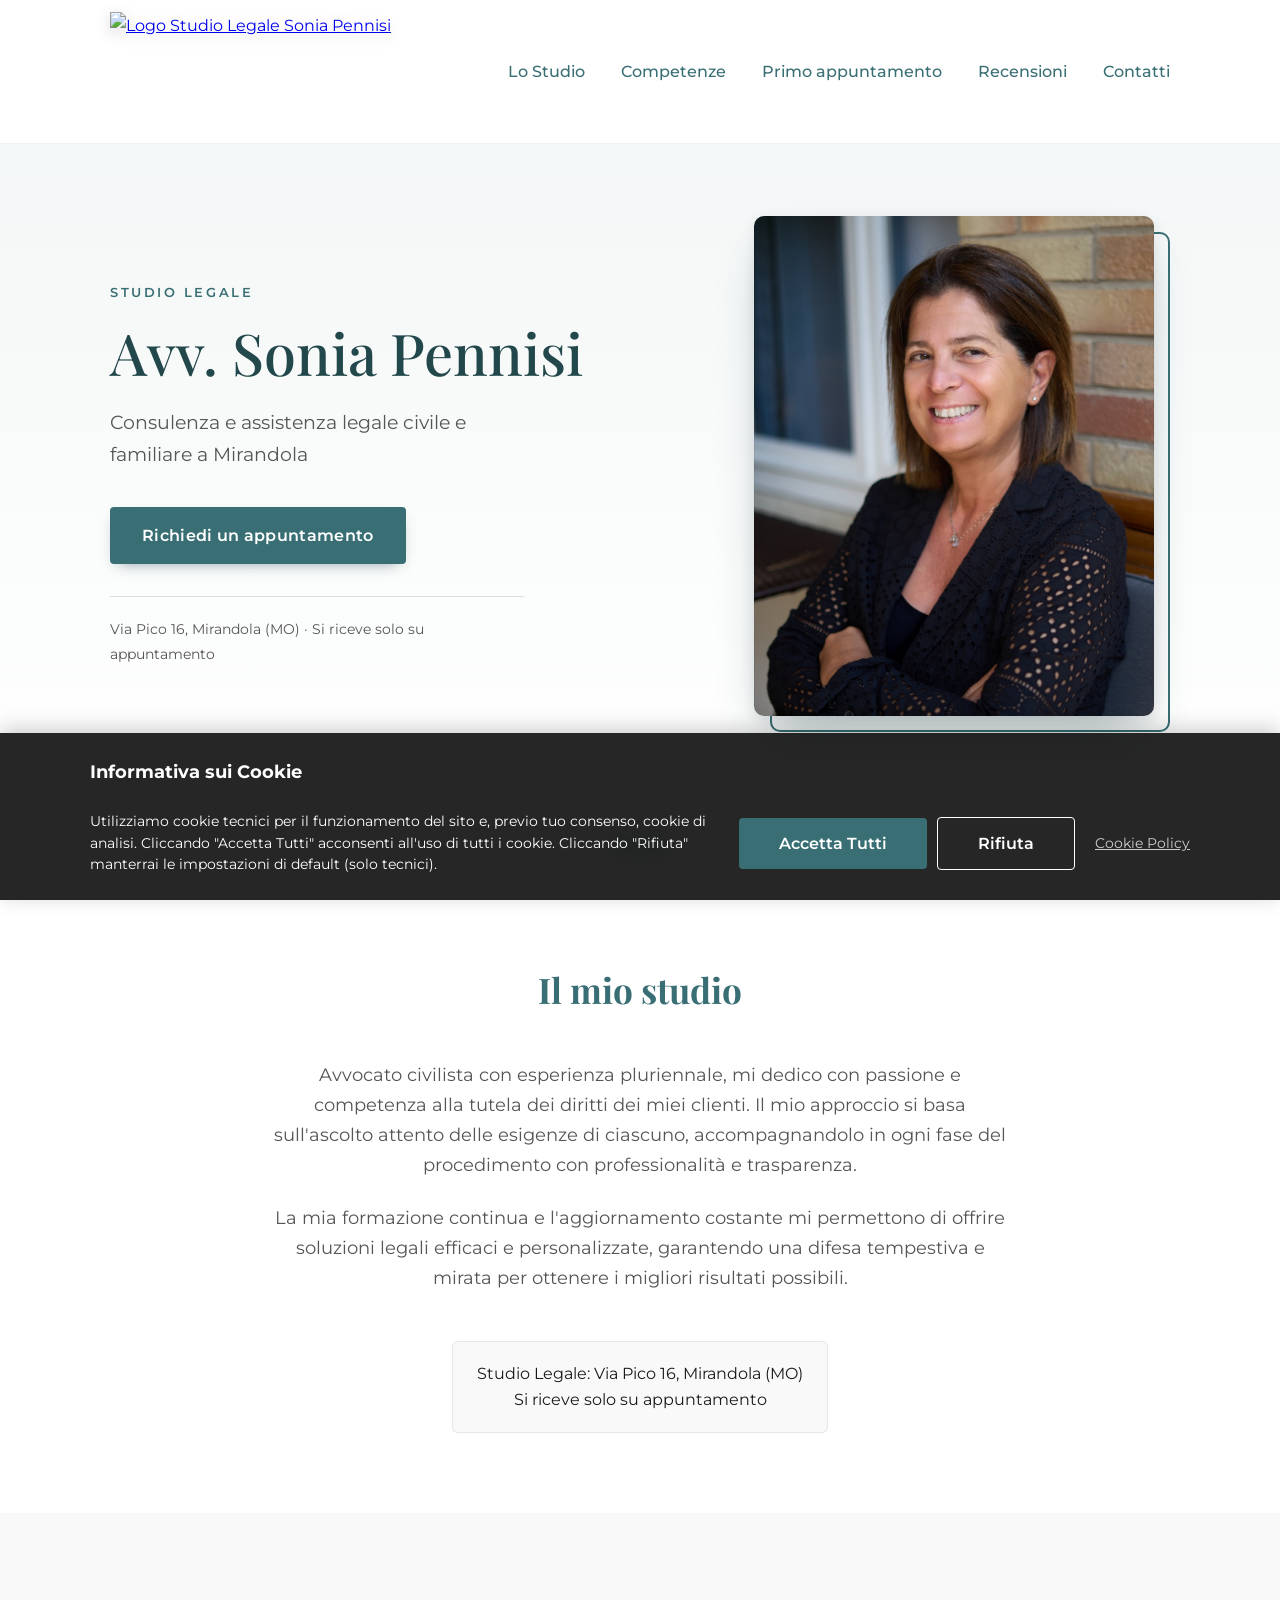
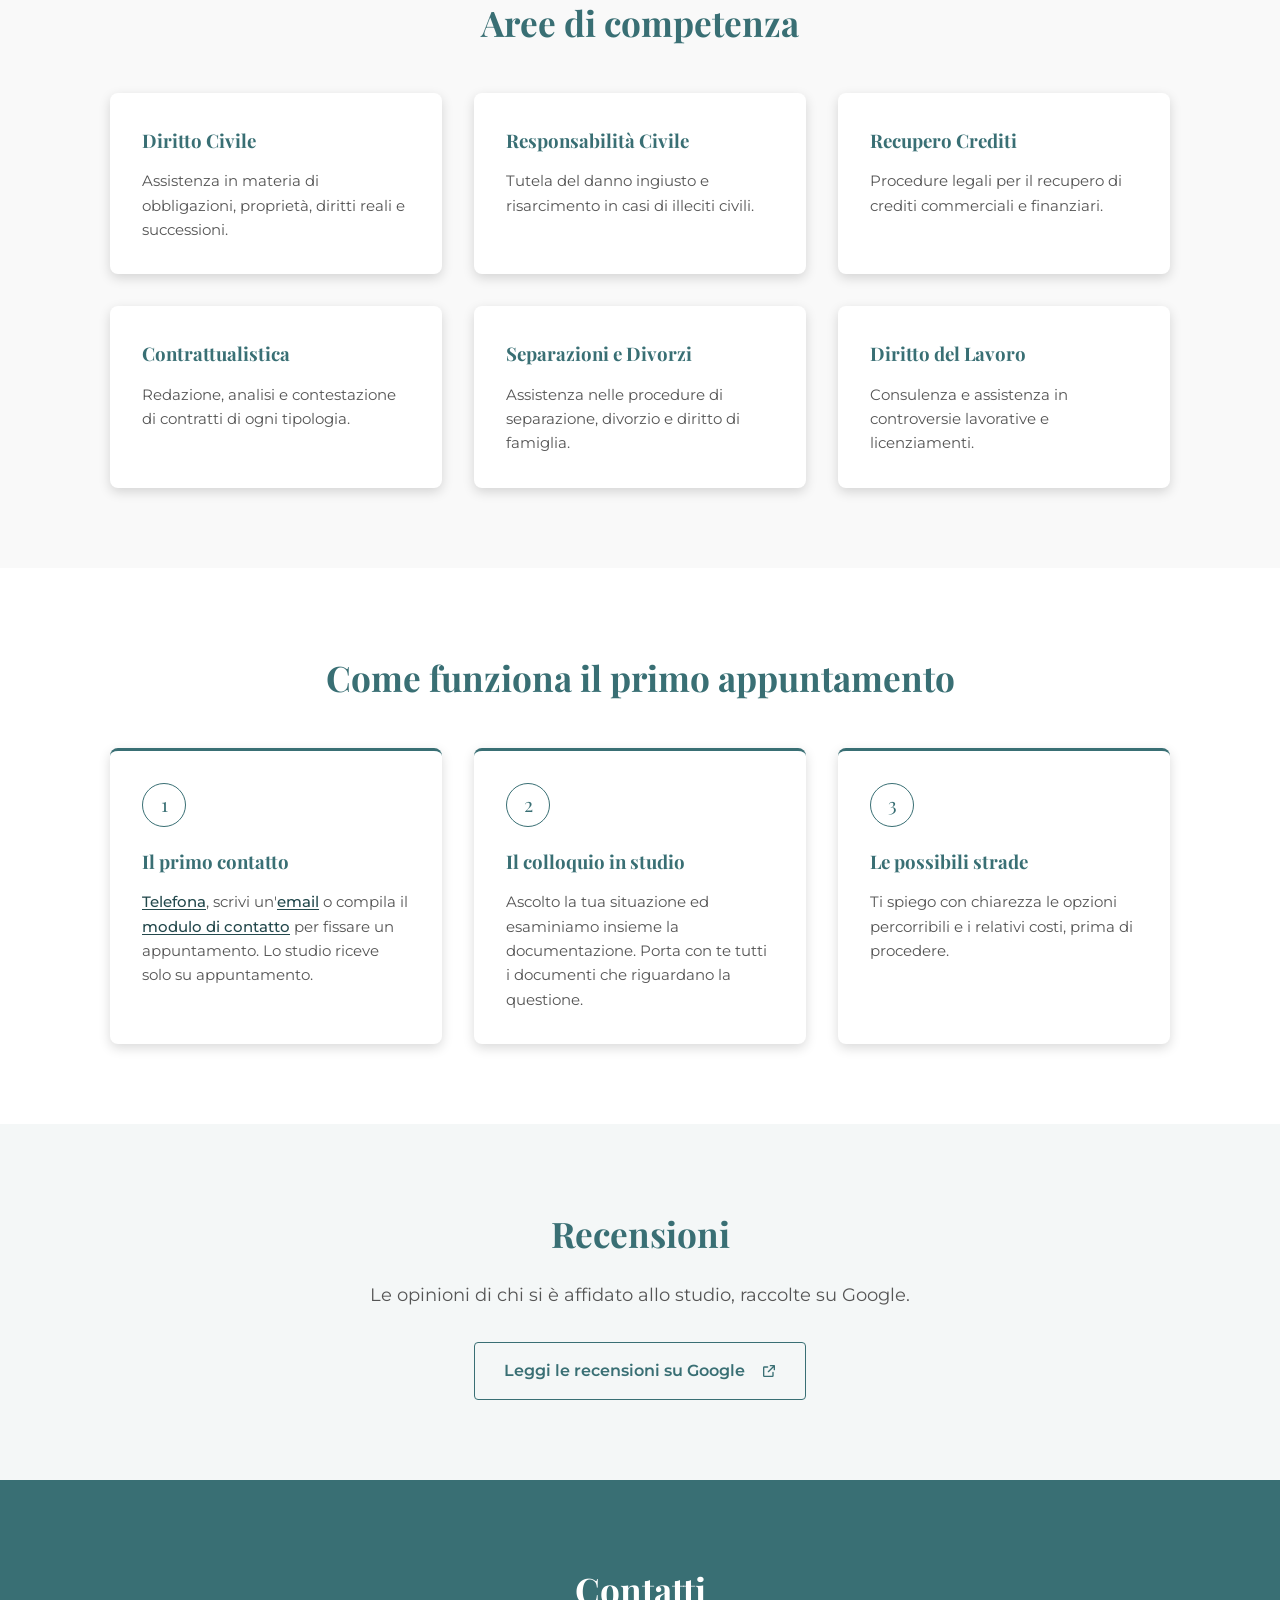
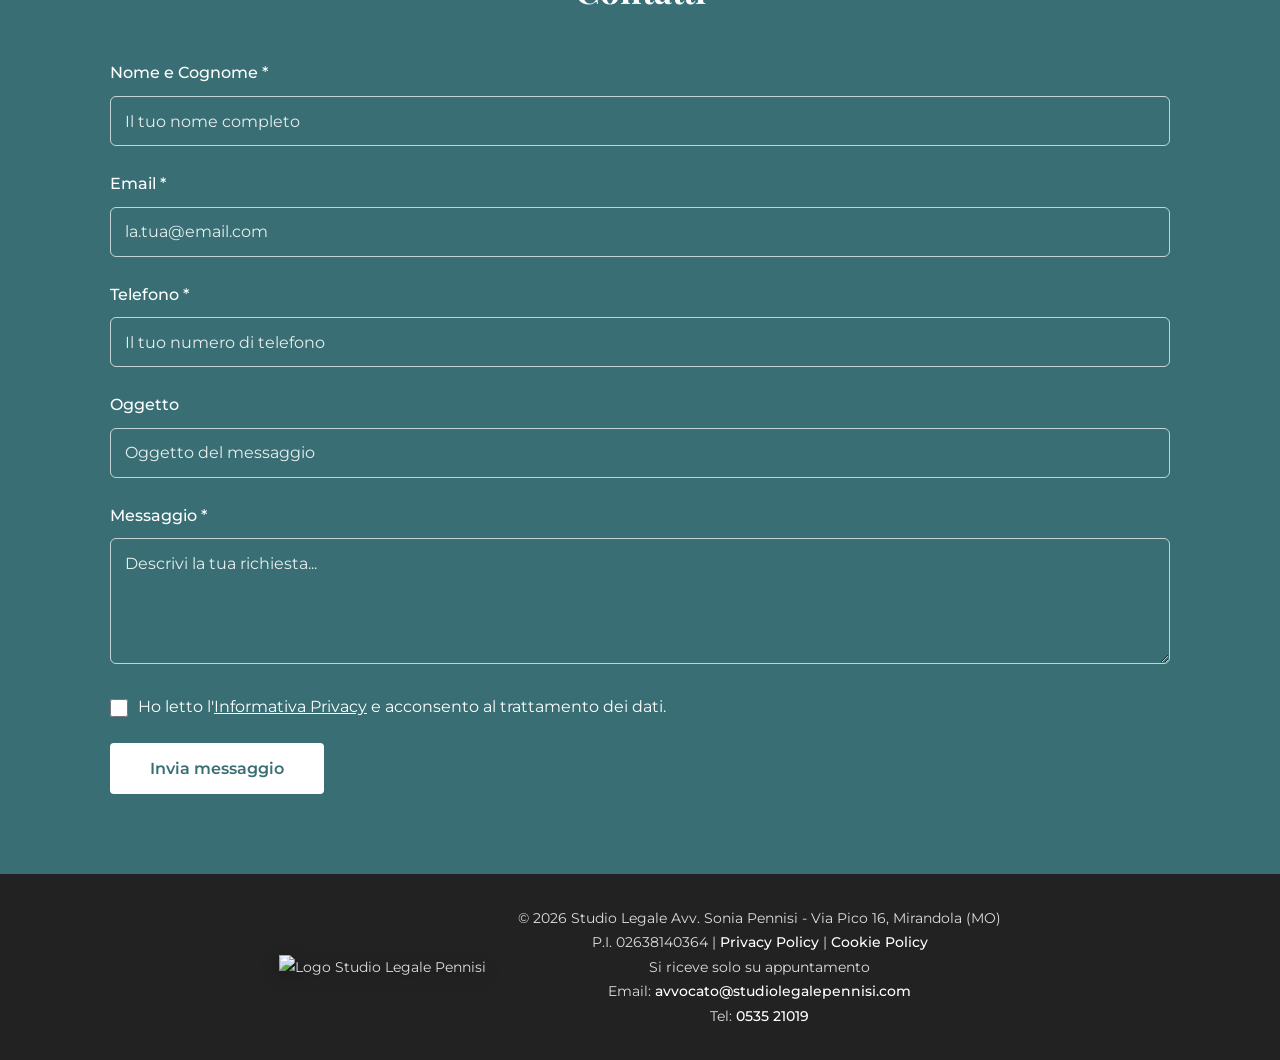
==== index.html @ e57379b5 "Nuova hero con foto, recensioni senza Elfsight, sezione primo appuntamento - Hero a due colonne con " ====
<!DOCTYPE html>
<html lang="it">
<head>
  <meta charset="UTF-8">
  <meta name="viewport" content="width=device-width, initial-scale=1.0">
  <title>Studio Legale - Avv. Sonia Pennisi</title>
  <meta name="description" content="Avv. Sonia Pennisi - Consulenza e assistenza legale in diritto civile, responsabilità civile, recupero crediti, diritto di famiglia e del lavoro. Studio Legale a Mirandola (MO).">

  <!-- Anteprima social (WhatsApp, Facebook, LinkedIn, X) -->
  <meta property="og:type" content="website">
  <meta property="og:locale" content="it_IT">
  <meta property="og:url" content="https://studiolegalepennisi.com/">
  <meta property="og:title" content="Avv. Sonia Pennisi | Studio legale a Mirandola">
  <meta property="og:description" content="Avv. Sonia Pennisi - Consulenza e assistenza legale in diritto civile, responsabilità civile, recupero crediti, diritto di famiglia e del lavoro. Studio Legale a Mirandola (MO).">
  <meta property="og:image" content="https://studiolegalepennisi.com/images/og-image.jpg">
  <meta property="og:image:width" content="1200">
  <meta property="og:image:height" content="630">
  <meta property="og:image:alt" content="Logo dello Studio Legale e ritratto dell'Avv. Sonia Pennisi">
  <meta name="twitter:card" content="summary_large_image">

  <!-- Google Fonts -->
  <link rel="preconnect" href="https://fonts.googleapis.com">
  <link rel="preconnect" href="https://fonts.gstatic.com" crossorigin>
  <link href="https://fonts.googleapis.com/css2?family=Montserrat:wght@300;400;500;600&family=Playfair+Display:wght@400;500;600&display=swap" rel="stylesheet">

  <!-- CSS -->
  <link rel="stylesheet" href="style.css">

  <!-- Favicon -->
  <link rel="icon" href="images/favicon.png" type="image/png">
  <link rel="apple-touch-icon" sizes="180x180" href="images/apple-touch-icon.png">

  <!-- Google Analytics -->
  <script type="text/plain" data-cookiecategory="analytics" async src="https://www.googletagmanager.com/gtag/js?id=G-V9S8GW0M4B"></script>
  <script type="text/plain" data-cookiecategory="analytics">
    window.dataLayer = window.dataLayer || [];
    function gtag(){dataLayer.push(arguments);}
    gtag('js', new Date());
    gtag('config', 'G-V9S8GW0M4B');
  </script>
</head>
<body>
  <!-- Cookie banner -->
  <div id="cookieBanner" class="cookie-banner" role="dialog" aria-live="polite" aria-label="Informativa cookie">
    <div class="cookie-content">
      <h3>Informativa sui Cookie</h3>
      <p>
        Utilizziamo cookie tecnici per il funzionamento del sito e, previo tuo consenso, cookie di analisi. Cliccando "Accetta Tutti" acconsenti all'uso di tutti i cookie. Cliccando "Rifiuta" manterrai le impostazioni di default (solo tecnici).
      </p>
      <div class="cookie-buttons">
        <button type="button" onclick="handleCookies('all')" class="btn-accept">Accetta Tutti</button>
        <button type="button" onclick="handleCookies('none')" class="btn-reject">Rifiuta</button>
        <a href="cookie-policy.html" class="cookie-link">Cookie Policy</a>
      </div>
    </div>
  </div>

  <!-- Header -->
  <header class="site-header">
    <div class="container nav-bar">
      <div class="logo">
        <a href="#hero">
          <img src="images/logo.png" alt="Logo Studio Legale Sonia Pennisi">
        </a>
      </div>
      <button type="button" class="nav-toggle" aria-controls="site-nav" aria-expanded="false" aria-label="Apri il menù">
        <span class="nav-toggle-bar" aria-hidden="true"></span>
        <span class="nav-toggle-bar" aria-hidden="true"></span>
        <span class="nav-toggle-bar" aria-hidden="true"></span>
      </button>
      <nav id="site-nav" class="nav-menu" aria-label="Navigazione principale">
        <a href="#about">Lo Studio</a>
        <a href="#areas">Competenze</a>
        <a href="#primo-appuntamento">Primo appuntamento</a>
        <a href="#reviews">Recensioni</a>
        <a href="#contact">Contatti</a>
      </nav>
    </div>
  </header>

  <!-- Hero -->
  <section id="hero" class="hero">
    <div class="container hero-grid">
      <div class="hero-text">
        <p class="hero-eyebrow">Studio legale</p>
        <h1>Avv. Sonia Pennisi</h1>
        <p class="hero-sub">Consulenza e assistenza legale civile e familiare a Mirandola</p>
        <a href="#contact" class="cta-btn">Richiedi un appuntamento</a>
        <p class="hero-note">Via Pico 16, Mirandola (MO) · Si riceve solo su appuntamento</p>
      </div>
      <figure class="hero-photo">
        <img src="images/avvocato.jpg" width="947" height="1400" alt="Avv. Sonia Pennisi nel suo studio a Mirandola" fetchpriority="high">
      </figure>
    </div>
  </section>

  <!-- Divider -->
  <div class="section-divider" aria-hidden="true"></div>

  <!-- Bio -->
  <section id="about" class="bio">
    <div class="container bio-content">
      <div class="bio-text">
        <h2>Il mio studio</h2>
        <p>Avvocato civilista con esperienza pluriennale, mi dedico con passione e competenza alla tutela dei diritti dei miei clienti. Il mio approccio si basa sull'ascolto attento delle esigenze di ciascuno, accompagnandolo in ogni fase del procedimento con professionalità e trasparenza.</p>
        <p>La mia formazione continua e l'aggiornamento costante mi permettono di offrire soluzioni legali efficaci e personalizzate, garantendo una difesa tempestiva e mirata per ottenere i migliori risultati possibili.</p>
        <address>
          <ul>
            <li>Studio Legale: Via Pico 16, Mirandola (MO)</li>
            <li>Si riceve solo su appuntamento</li>
          </ul>
        </address>
      </div>
    </div>
  </section>

  <!-- Aree di competenza -->
  <section id="areas" class="areas">
    <div class="areas-bg">
      <img src="images/lady-justice.png" alt="" aria-hidden="true">
    </div>
    <div class="container">
      <h2>Aree di competenza</h2>
      <div class="areas-grid">
        <article class="area-card">
          <h3>Diritto Civile</h3>
          <p>Assistenza in materia di obbligazioni, proprietà, diritti reali e successioni.</p>
        </article>
        <article class="area-card">
          <h3>Responsabilità Civile</h3>
          <p>Tutela del danno ingiusto e risarcimento in casi di illeciti civili.</p>
        </article>
        <article class="area-card">
          <h3>Recupero Crediti</h3>
          <p>Procedure legali per il recupero di crediti commerciali e finanziari.</p>
        </article>
        <article class="area-card">
          <h3>Contrattualistica</h3>
          <p>Redazione, analisi e contestazione di contratti di ogni tipologia.</p>
        </article>
        <article class="area-card">
          <h3>Separazioni e Divorzi</h3>
          <p>Assistenza nelle procedure di separazione, divorzio e diritto di famiglia.</p>
        </article>
        <article class="area-card">
          <h3>Diritto del Lavoro</h3>
          <p>Consulenza e assistenza in controversie lavorative e licenziamenti.</p>
        </article>
      </div>
    </div>
  </section>

  <!-- Primo appuntamento -->
  <section id="primo-appuntamento" class="steps">
    <div class="container">
      <h2>Come funziona il primo appuntamento</h2>
      <ol class="steps-grid">
        <li class="step-card">
          <span class="step-num" aria-hidden="true">1</span>
          <h3>Il primo contatto</h3>
          <p><a href="tel:+39053521019">Telefona</a>, scrivi un'<a href="mailto:avvocato@studiolegalepennisi.com">email</a> o compila il <a href="#contact">modulo di contatto</a> per fissare un appuntamento. Lo studio riceve solo su appuntamento.</p>
        </li>
        <li class="step-card">
          <span class="step-num" aria-hidden="true">2</span>
          <h3>Il colloquio in studio</h3>
          <p>Ascolto la tua situazione ed esaminiamo insieme la documentazione. Porta con te tutti i documenti che riguardano la questione.</p>
        </li>
        <li class="step-card">
          <span class="step-num" aria-hidden="true">3</span>
          <h3>Le possibili strade</h3>
          <p>Ti spiego con chiarezza le opzioni percorribili e i relativi costi, prima di procedere.</p>
        </li>
      </ol>
    </div>
  </section>

  <!-- Recensioni -->
  <section id="reviews" class="reviews">
    <div class="container reviews-inner">
      <h2>Recensioni</h2>
      <p>Le opinioni di chi si è affidato allo studio, raccolte su Google.</p>
      <a href="https://www.google.com/maps?cid=15870159052896191363" class="btn-outline" target="_blank" rel="noopener noreferrer">
        Leggi le recensioni su Google<span class="visually-hidden"> (si apre in una nuova scheda)</span>
        <svg class="icon-external" aria-hidden="true" focusable="false" viewBox="0 0 24 24" width="16" height="16"><path d="M14 4h6v6M20 4l-9 9M18 14v5a1 1 0 0 1-1 1H5a1 1 0 0 1-1-1V7a1 1 0 0 1 1-1h5" fill="none" stroke="currentColor" stroke-width="2" stroke-linecap="round" stroke-linejoin="round"/></svg>
      </a>
    </div>
  </section>

  <!-- Contatti -->
  <section id="contact" class="contact">
    <div class="container">
      <h2>Contatti</h2>
      <form id="contactForm">
        <div class="form-group">
          <label for="name">Nome e Cognome *</label>
          <input type="text" id="name" name="name" required placeholder="Il tuo nome completo">
        </div>
        <div class="form-group">
          <label for="email">Email *</label>
          <input type="email" id="email" name="email" required placeholder="la.tua@email.com">
        </div>
        <div class="form-group">
          <label for="phone">Telefono *</label>
          <input type="tel" id="phone" name="phone" required placeholder="Il tuo numero di telefono">
        </div>
        <div class="form-group">
          <label for="subject">Oggetto</label>
          <input type="text" id="subject" name="subject" placeholder="Oggetto del messaggio">
        </div>
        <div class="form-group">
          <label for="message">Messaggio *</label>
          <textarea id="message" name="message" rows="5" required placeholder="Descrivi la tua richiesta..."></textarea>
        </div>
        <div class="privacy-checkbox">
          <input type="checkbox" id="privacy" required>
          <label for="privacy">
            Ho letto l'<a href="privacy-policy.html" target="_blank">Informativa Privacy</a> e acconsento al trattamento dei dati.
          </label>
        </div>
        <button type="submit">Invia messaggio</button>
      </form>
    </div>
  </section>

  <!-- Footer -->
  <footer>
    <div class="container footer-content">
      <div class="footer-logo">
        <img src="images/logo.png" alt="Logo Studio Legale Pennisi" class="logo-small">
      </div>
      <div class="footer-info">
        <p>© <span id="currentYear">2026</span> Studio Legale Avv. Sonia Pennisi - Via Pico 16, Mirandola (MO)</p>
        <p>P.I. 02638140364 | <a href="privacy-policy.html">Privacy Policy</a> | <a href="cookie-policy.html">Cookie Policy</a></p>
        <p>Si riceve solo su appuntamento</p>
        <p>Email: <a href="mailto:avvocato@studiolegalepennisi.com">avvocato@studiolegalepennisi.com</a></p>
        <p>Tel: <a href="tel:+39053521019">0535 21019</a></p>
      </div>
    </div>
  </footer>

  <!-- Script -->
  <script src="script.js"></script>
</body>
</html>
---- style.css ----
/* RESET & VARIABILI */
* {
  margin: 0;
  padding: 0;
  box-sizing: border-box;
}

:root {
  --primary: #396f74;
  --primary-dark: #23484c;
  --background: #ffffff;
  --surface-tint: #f4f7f7;
  --text-dark: #1a1a1a;
  --text-light: #555;
  --muted: #999;
  --card-bg: #f7f7f7;
  --shadow: rgba(0, 0, 0, 0.15);
  --header-h: 144px;
}

body {
  font-family: "Montserrat", sans-serif;
  background: var(--background);
  color: var(--text-dark);
  line-height: 1.7;
  font-size: 1rem;
  padding-top: var(--header-h); /* compensa header fisso */
}

img {
  max-width: 100%;
}

/* Le sezioni raggiunte dal menù non finiscono sotto l'header fisso */
section[id] {
  scroll-margin-top: var(--header-h);
}

/* ACCESSIBILITÀ */
.visually-hidden {
  position: absolute;
  width: 1px;
  height: 1px;
  padding: 0;
  margin: -1px;
  overflow: hidden;
  clip: rect(0 0 0 0);
  white-space: nowrap;
  border: 0;
}

a:focus-visible,
button:focus-visible,
input:focus-visible,
textarea:focus-visible {
  outline: 3px solid var(--primary);
  outline-offset: 3px;
}

.contact a:focus-visible,
.contact button:focus-visible,
.contact input:focus-visible,
.contact textarea:focus-visible,
footer a:focus-visible,
.cookie-banner a:focus-visible,
.cookie-banner button:focus-visible {
  outline-color: #fff;
}

/* Sezioni che ricevono il focus via script dopo un clic sul menù */
[tabindex="-1"]:focus {
  outline: none;
}

/* CONTAINER */
.container {
  max-width: 1100px;
  margin: 0 auto;
  padding: 0 20px;
}

/* HEADER */
.site-header {
  background: #fff;
  border-bottom: 1px solid rgba(0, 0, 0, 0.05);
  height: var(--header-h);
  display: flex;
  align-items: center;
  position: fixed;
  top: 0;
  width: 100%;
  z-index: 100;
}

.site-header > .container {
  width: 100%;
}

.nav-bar {
  display: flex;
  justify-content: space-between;
  align-items: center;
}

.logo a {
  display: block;
}

.logo img {
  display: block;
  height: 120px;
  width: auto;
  filter: drop-shadow(0 4px 8px rgba(0,0,0,0.15));
}

.nav-menu a {
  margin-left: 2rem;
  text-decoration: none;
  color: var(--primary);
  font-weight: 500;
  transition: color 0.3s;
}

.nav-menu a:hover {
  color: var(--primary-dark);
}

/* Bottone hamburger: visibile solo su schermi stretti */
.nav-toggle {
  display: none;
  flex-direction: column;
  justify-content: center;
  gap: 5px;
  width: 48px;
  height: 48px;
  padding: 12px;
  background: transparent;
  border: 1px solid rgba(57, 111, 116, 0.35);
  border-radius: 6px;
  color: var(--primary);
}

.nav-toggle:hover {
  background: var(--surface-tint);
}

.nav-toggle-bar {
  display: block;
  width: 100%;
  height: 2px;
  background: currentColor;
  border-radius: 1px;
  transition: transform 0.25s ease, opacity 0.2s ease;
}

.nav-toggle[aria-expanded="true"] .nav-toggle-bar:nth-child(1) {
  transform: translateY(7px) rotate(45deg);
}

.nav-toggle[aria-expanded="true"] .nav-toggle-bar:nth-child(2) {
  opacity: 0;
}

.nav-toggle[aria-expanded="true"] .nav-toggle-bar:nth-child(3) {
  transform: translateY(-7px) rotate(-45deg);
}

/* HERO */
.hero {
  background: linear-gradient(180deg, var(--surface-tint) 0%, #fff 100%);
  padding: 4.5rem 0 5rem;
  overflow: hidden;
}

.hero-grid {
  display: grid;
  grid-template-columns: 1.15fr 0.85fr;
  gap: 4rem;
  align-items: center;
}

.hero-eyebrow {
  font-size: 0.8rem;
  font-weight: 600;
  letter-spacing: 0.2em;
  text-transform: uppercase;
  color: var(--primary);
  margin-bottom: 1rem;
}

.hero h1 {
  font-family: "Playfair Display", serif;
  font-weight: 500;
  font-size: clamp(2.3rem, 4.6vw, 3.6rem);
  line-height: 1.15;
  color: var(--primary-dark);
  margin-bottom: 1.25rem;
}

.hero-sub {
  font-size: 1.2rem;
  color: var(--text-light);
  max-width: 30ch;
  margin-bottom: 2.25rem;
}

.hero-note {
  margin-top: 2rem;
  padding-top: 1.25rem;
  border-top: 1px solid rgba(57, 111, 116, 0.2);
  font-size: 0.9rem;
  color: var(--text-light);
  max-width: 46ch;
}

.hero-photo {
  position: relative;
  justify-self: end;
  width: calc(100% - 1rem);
  max-width: 400px;
  margin: 0 1rem 1rem 0;
}

/* Cornice sottile sfalsata dietro la foto */
.hero-photo::before {
  content: "";
  position: absolute;
  inset: 1rem -1rem -1rem 1rem;
  border: 2px solid var(--primary);
  border-radius: 10px;
  z-index: 0;
}

.hero-photo img {
  position: relative;
  z-index: 1;
  display: block;
  width: 100%;
  height: auto;
  aspect-ratio: 4 / 5;
  object-fit: cover;
  object-position: 50% 20%;
  border-radius: 10px;
  box-shadow: 0 24px 48px -20px rgba(35, 72, 76, 0.45), 0 4px 14px rgba(0, 0, 0, 0.08);
}

/* CTA BUTTON */
.cta-btn {
  display: inline-block;
  background: var(--primary);
  color: #fff;
  padding: 0.95rem 2rem;
  border-radius: 4px;
  font-weight: 600;
  letter-spacing: 0.02em;
  text-decoration: none;
  box-shadow: 0 6px 16px -8px rgba(35, 72, 76, 0.6);
  transition: background 0.3s ease, transform 0.2s ease;
}

.cta-btn:hover {
  background: var(--primary-dark);
  transform: translateY(-2px);
}

/* DIVIDER */
.section-divider {
  width: 60px;
  height: 4px;
  background: var(--primary);
  margin: 2rem auto;
  border-radius: 2px;
}

/* SEZIONI GENERALI */
section {
  padding: 5rem 0;
}

h2 {
  font-family: "Playfair Display", serif;
  font-size: 2.2rem;
  text-align: center;
  margin-bottom: 2.5rem;
  color: var(--primary);
}

/* BIO */
.bio-text {
  max-width: 750px;
  margin: 0 auto;
  font-size: 1.1rem;
  text-align: center;
}

.bio-text p {
  margin-bottom: 1.5rem;
  color: var(--text-light);
}

address {
  background: #f9f9f9;
  border: 1px solid rgba(0,0,0,0.08);
  padding: 1.2rem 1.5rem;
  border-radius: 6px;
  margin-top: 1.5rem;
  font-style: normal;
  font-size: 1rem;
  color: var(--text-dark);
  display: inline-block;
  line-height: 1.6;
}

address ul {
  list-style: none;
}

/* AREE DI COMPETENZA */
.areas {
  position: relative;
  background: #f9f9f9;
  overflow: hidden;
}

.areas-bg img {
  position: absolute;
  top: 90%; /* più giù */
  left: 50%;
  transform: translate(-50%, -50%);
  max-width: 650px;
  opacity: 0.28;
  mix-blend-mode: multiply;
  z-index: 1;
}

.areas .container {
  position: relative;
  z-index: 2;
}

.areas-grid {
  display: grid;
  grid-template-columns: repeat(auto-fit, minmax(280px, 1fr));
  gap: 2rem;
}

.area-card {
  background: #fff;
  padding: 2rem;
  border-radius: 8px;
  box-shadow: 0 4px 12px var(--shadow);
  transition: transform 0.3s ease;
}

.area-card:hover {
  transform: translateY(-5px);
}

.area-card h3 {
  font-family: "Playfair Display", serif;
  color: var(--primary);
  margin-bottom: 0.8rem;
}

.area-card p {
  color: var(--text-light);
  font-size: 0.95rem;
  line-height: 1.6;
}

/* PRIMO APPUNTAMENTO */
.steps {
  background: #fff;
}

.steps-grid {
  list-style: none;
  display: grid;
  grid-template-columns: repeat(3, 1fr);
  gap: 2rem;
}

.step-card {
  background: #fff;
  padding: 2rem;
  border-radius: 8px;
  border-top: 3px solid var(--primary);
  box-shadow: 0 4px 12px var(--shadow);
}

.step-num {
  display: flex;
  align-items: center;
  justify-content: center;
  width: 44px;
  height: 44px;
  margin-bottom: 1.2rem;
  border: 1.5px solid var(--primary);
  border-radius: 50%;
  font-family: "Playfair Display", serif;
  font-size: 1.2rem;
  line-height: 1;
  color: var(--primary);
}

.step-card h3 {
  font-family: "Playfair Display", serif;
  color: var(--primary);
  margin-bottom: 0.8rem;
}

.step-card p {
  color: var(--text-light);
  font-size: 0.95rem;
  line-height: 1.6;
}

.step-card a {
  color: var(--primary-dark);
  font-weight: 500;
  text-decoration: underline;
  text-underline-offset: 2px;
}

/* RECENSIONI */
.reviews {
  background: var(--surface-tint);
}

.reviews-inner {
  text-align: center;
}

.reviews-inner h2 {
  margin-bottom: 1rem;
}

.reviews-inner p {
  color: var(--text-light);
  font-size: 1.1rem;
  margin-bottom: 2rem;
}

.btn-outline {
  display: inline-flex;
  align-items: center;
  gap: 0.5rem;
  padding: 0.9rem 1.8rem;
  border: 1.5px solid var(--primary);
  border-radius: 4px;
  color: var(--primary);
  font-weight: 600;
  text-decoration: none;
  transition: background 0.3s ease, color 0.3s ease;
}

.btn-outline:hover {
  background: var(--primary);
  color: #fff;
}

.icon-external {
  flex-shrink: 0;
}

/* CONTATTI */
.contact {
  background: var(--primary);
  color: #fff;
}

.contact h2 {
  color: #fff;
}

.form-group {
  margin-bottom: 1.5rem;
}

label {
  display: block;
  margin-bottom: 0.6rem;
  font-weight: 500;
}

input,
textarea {
  width: 100%;
  padding: 0.9rem;
  border: 1px solid rgba(255, 255, 255, 0.7);
  border-radius: 6px;
  font-family: inherit;
  font-size: 1rem;
  background: transparent;
  color: #fff;
}

input::placeholder,
textarea::placeholder {
  color: rgba(255, 255, 255, 0.88);
}

input:focus,
textarea:focus {
  border-color: #fff;
  box-shadow: 0 0 0 1px #fff;
}

/* ✅ FIX CHECKBOX */
.privacy-checkbox {
  display: flex;
  align-items: center;
  gap: 10px;
  margin: 1.5rem 0;
}

.privacy-checkbox input {
  width: 18px;
  height: 18px;
  flex-shrink: 0;
}

.privacy-checkbox label {
  font-weight: 400;
  font-size: 1rem;
  line-height: 1.4;
  color: #fff;
  margin-bottom: 0;
}

.privacy-checkbox a {
  color: #fff;
  text-decoration: underline;
}

button {
  font-family: inherit;
  font-size: 1rem;
  background: #fff;
  color: var(--primary);
  border: none;
  padding: 1rem 2.5rem;
  border-radius: 4px;
  font-weight: 600;
  cursor: pointer;
  transition: all 0.3s;
}

button:hover {
  background: #f0f0f0;
}

/* FOOTER */
footer {
  background: #222;
  color: #ddd; /* miglior leggibilità */
  padding: 2rem 0;
  font-size: 0.9rem;
}

.footer-content {
  display: flex;
  justify-content: center;
  align-items: center;
  gap: 2rem;
}

.footer-logo img {
  height: 70px;
  filter: drop-shadow(0 4px 8px rgba(0,0,0,0.3));
}

.footer-info {
  text-align: center;
  overflow-wrap: anywhere; /* l'indirizzo email va a capo sui telefoni stretti */
}

footer a {
  color: #fff;
  text-decoration: none;
  font-weight: 500;
}

footer a:hover {
  text-decoration: underline;
}

/* COOKIE BANNER */
.cookie-banner {
  position: fixed;
  bottom: 0;
  left: 0;
  right: 0;
  background: rgba(0, 0, 0, 0.85);
  backdrop-filter: blur(10px);
  color: #fff;
  padding: 1.5rem;
  z-index: 999;
  display: none;
  box-shadow: 0 -4px 20px rgba(0,0,0,0.2);
}

.cookie-content {
  display: flex;
  justify-content: space-between;
  align-items: center;
  gap: 1rem;
  flex-wrap: wrap;
  max-width: 1100px;
  margin: 0 auto;
}

.cookie-content h3 {
  width: 100%;
  font-size: 1.1rem;
  margin-bottom: 0.5rem;
  color: #fff;
}

.cookie-content p {
  flex: 1;
  font-size: 0.9rem;
  min-width: 260px;
  line-height: 1.5;
}

.cookie-buttons {
  display: flex;
  flex-wrap: wrap;
  gap: 10px;
  align-items: center;
}

.btn-accept {
  background: var(--primary);
  color: #fff;
}

.btn-accept:hover {
  background: var(--primary-dark);
}

.btn-reject {
  background: transparent;
  border: 1px solid #fff;
  color: #fff;
}

.btn-reject:hover {
  background: rgba(255,255,255,0.1);
}

.cookie-link {
  font-size: 0.85rem;
  color: #ccc;
  text-decoration: underline;
  margin-left: 10px;
}

/* TOAST */
.toast {
  position: fixed;
  bottom: 20px;
  right: 20px;
  background: rgba(17, 17, 17, 0.9);
  color: #fff;
  padding: 12px 16px;
  border-radius: 6px;
  font-size: 0.9rem;
  z-index: 2000;
  animation: fadeInOut 3s forwards;
  box-shadow: 0 4px 12px rgba(0,0,0,0.3);
}

@keyframes fadeInOut {
  0% { opacity: 0; transform: translateY(20px); }
  10% { opacity: 1; transform: translateY(0); }
  90% { opacity: 1; }
  100% { opacity: 0; transform: translateY(20px); }
}

/* PAGINE PRIVACY E COOKIE: il titolo non finisce sotto l'header fisso */
@media (min-width: 901px) {
  body .policy-container {
    margin-top: 3rem;
  }
}

/* RESPONSIVE */
@media (max-width: 900px) {
  :root {
    --header-h: 84px;
  }

  .logo img {
    height: 64px;
  }

  /* Il menù della home si apre con l'hamburger; nelle pagine
     senza hamburger (privacy, cookie) il link resta visibile */
  .nav-toggle {
    display: flex;
  }

  .nav-toggle + .nav-menu {
    display: none;
    position: absolute;
    top: 100%;
    left: 0;
    right: 0;
    background: #fff;
    border-bottom: 1px solid rgba(0, 0, 0, 0.08);
    box-shadow: 0 12px 24px -12px rgba(0, 0, 0, 0.2);
    padding: 0.5rem 0;
  }

  .nav-toggle + .nav-menu.is-open {
    display: block;
  }

  .nav-toggle + .nav-menu a {
    display: block;
    margin: 0;
    padding: 0.85rem 20px;
    font-size: 1.05rem;
  }

  .nav-toggle + .nav-menu a + a {
    border-top: 1px solid rgba(0, 0, 0, 0.06);
  }

  .hero {
    padding: 2rem 0 3.5rem;
  }

  .hero-grid {
    grid-template-columns: 1fr;
    gap: 2.5rem;
    text-align: center;
  }

  .hero-photo {
    order: -1;
    justify-self: center;
    max-width: 340px;
  }

  .hero-photo img {
    object-position: 50% 18%; /* il viso resta in vista */
  }

  .hero-sub,
  .hero-note {
    margin-left: auto;
    margin-right: auto;
  }

  .hero-sub {
    font-size: 1.05rem;
  }

  .steps-grid {
    grid-template-columns: 1fr;
    max-width: 560px;
    margin: 0 auto;
  }

  .areas-bg img {
    max-width: 400px;
    opacity: 0.18;
  }

  .footer-content {
    flex-direction: column;
    gap: 1rem;
  }
}

@media (max-width: 480px) {
  h2 {
    font-size: 1.85rem;
  }

  section {
    padding: 4rem 0;
  }

  .hero {
    padding: 1.5rem 0 3rem;
  }

  .hero-photo {
    max-width: 300px;
  }

  .hero-photo img {
    aspect-ratio: 1 / 1;
    object-position: 50% 12%;
  }

  .areas-grid {
    grid-template-columns: 1fr;
  }

  .area-card,
  .step-card {
    padding: 1.6rem;
  }

  .cookie-link {
    margin-left: 0;
  }
}

/* MOVIMENTO RIDOTTO */
@media (prefers-reduced-motion: reduce) {
  html {
    scroll-behavior: auto;
  }

  *,
  *::before,
  *::after {
    transition-duration: 0.01ms !important;
  }

  .cta-btn:hover,
  .area-card:hover {
    transform: none;
  }

  .toast {
    animation: none;
  }
}
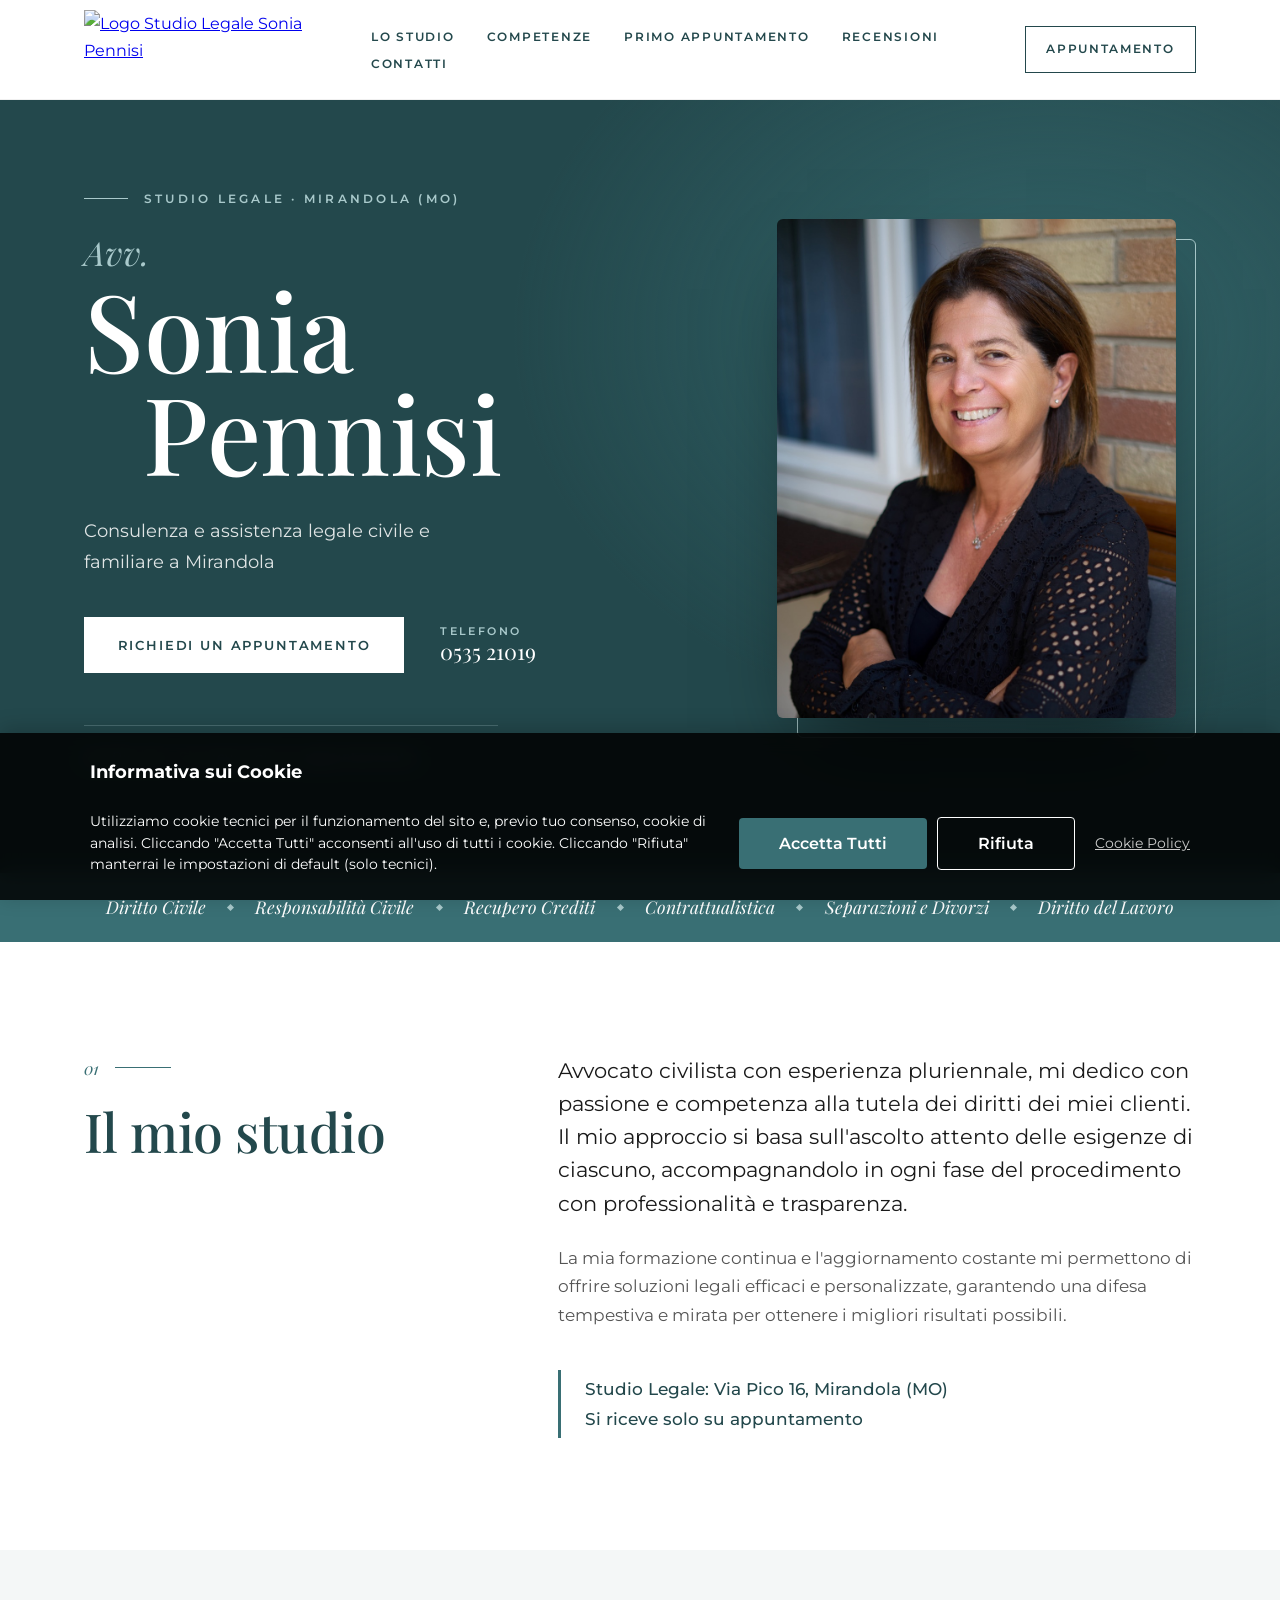
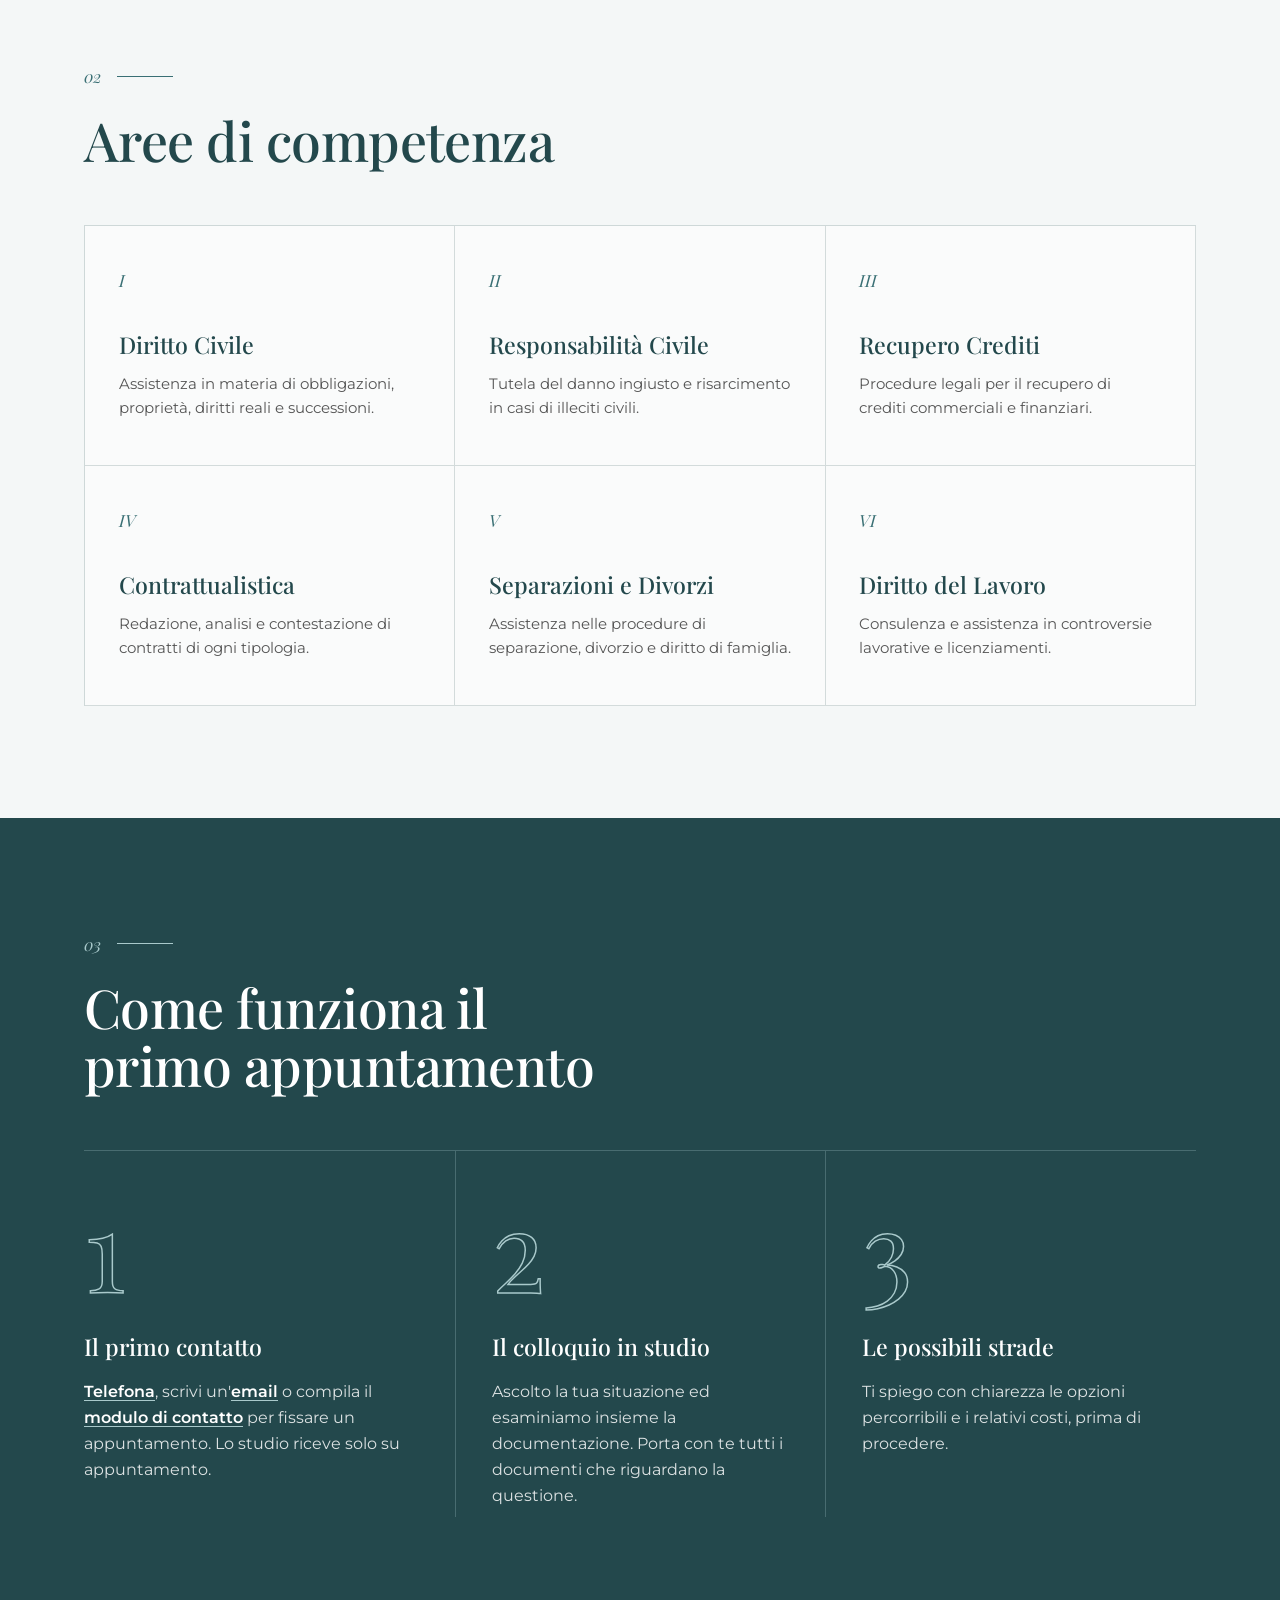
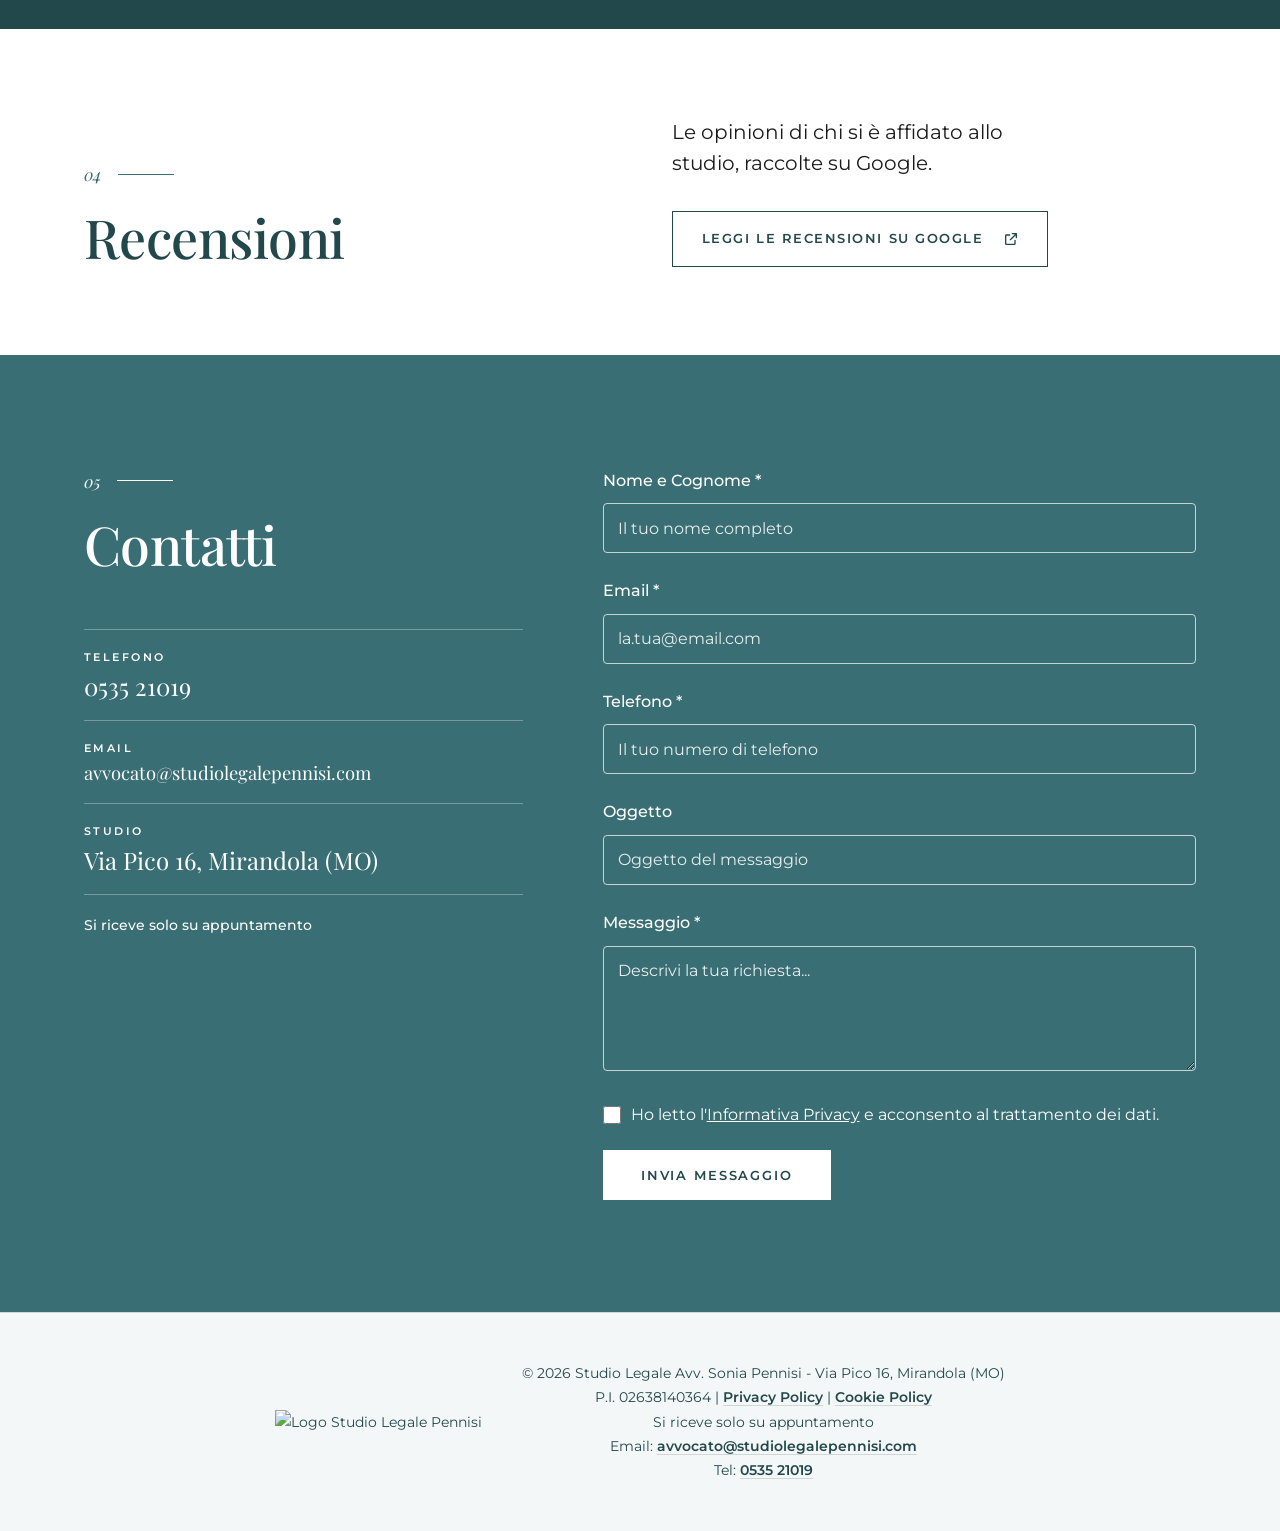
==== commit 21e51ce8: "Nuova identità visiva: hero scura editoriale, sezioni numerate - Hero in verde petrolio scuro con no" ====
--- a/index.html
+++ b/index.html
@@ -1,10 +1,11 @@
 <!DOCTYPE html>
-<html lang="it">
+<html lang="it" class="no-js">
 <head>
   <meta charset="UTF-8">
   <meta name="viewport" content="width=device-width, initial-scale=1.0">
   <title>Studio Legale - Avv. Sonia Pennisi</title>
   <meta name="description" content="Avv. Sonia Pennisi - Consulenza e assistenza legale in diritto civile, responsabilità civile, recupero crediti, diritto di famiglia e del lavoro. Studio Legale a Mirandola (MO).">
+  <script>document.documentElement.classList.replace("no-js", "js");</script>
 
   <!-- Anteprima social (WhatsApp, Facebook, LinkedIn, X) -->
   <meta property="og:type" content="website">
@@ -21,7 +22,7 @@
   <!-- Google Fonts -->
   <link rel="preconnect" href="https://fonts.googleapis.com">
   <link rel="preconnect" href="https://fonts.gstatic.com" crossorigin>
-  <link href="https://fonts.googleapis.com/css2?family=Montserrat:wght@300;400;500;600&family=Playfair+Display:wght@400;500;600&display=swap" rel="stylesheet">
+  <link href="https://fonts.googleapis.com/css2?family=Montserrat:wght@300;400;500;600&family=Playfair+Display:ital,wght@0,400;0,500;0,600;1,400&display=swap" rel="stylesheet">
 
   <!-- CSS -->
   <link rel="stylesheet" href="style.css">
@@ -75,33 +76,57 @@
         <a href="#reviews">Recensioni</a>
         <a href="#contact">Contatti</a>
       </nav>
+      <a href="#contact" class="header-cta">Appuntamento</a>
     </div>
   </header>
 
+  <main>
   <!-- Hero -->
   <section id="hero" class="hero">
     <div class="container hero-grid">
-      <div class="hero-text">
-        <p class="hero-eyebrow">Studio legale</p>
-        <h1>Avv. Sonia Pennisi</h1>
+      <div class="hero-text reveal">
+        <p class="eyebrow">Studio legale · Mirandola (MO)</p>
+        <h1 class="hero-title">
+          <span class="hero-title-pre">Avv.</span>
+          <span class="hero-title-name">Sonia</span>
+          <span class="hero-title-name">Pennisi</span>
+        </h1>
         <p class="hero-sub">Consulenza e assistenza legale civile e familiare a Mirandola</p>
-        <a href="#contact" class="cta-btn">Richiedi un appuntamento</a>
-        <p class="hero-note">Via Pico 16, Mirandola (MO) · Si riceve solo su appuntamento</p>
-      </div>
-      <figure class="hero-photo">
+        <div class="hero-actions">
+          <a href="#contact" class="cta-btn">Richiedi un appuntamento</a>
+          <a href="tel:+39053521019" class="hero-tel">
+            <span class="hero-tel-label">Telefono</span>
+            0535 21019
+          </a>
+        </div>
+        <p class="hero-note">Via Pico 16 · Si riceve solo su appuntamento</p>
+      </div>
+      <figure class="hero-photo reveal" style="--d:2">
         <img src="images/avvocato.jpg" width="947" height="1400" alt="Avv. Sonia Pennisi nel suo studio a Mirandola" fetchpriority="high">
       </figure>
     </div>
   </section>
 
-  <!-- Divider -->
-  <div class="section-divider" aria-hidden="true"></div>
+  <!-- Fascia aree -->
+  <div class="band">
+    <ul class="container band-list">
+      <li>Diritto Civile</li>
+      <li>Responsabilità Civile</li>
+      <li>Recupero Crediti</li>
+      <li>Contrattualistica</li>
+      <li>Separazioni e Divorzi</li>
+      <li>Diritto del Lavoro</li>
+    </ul>
+  </div>
 
   <!-- Bio -->
   <section id="about" class="bio">
     <div class="container bio-content">
-      <div class="bio-text">
+      <div class="section-head reveal">
+        <p class="section-label" aria-hidden="true">01</p>
         <h2>Il mio studio</h2>
+      </div>
+      <div class="bio-text reveal" style="--d:1">
         <p>Avvocato civilista con esperienza pluriennale, mi dedico con passione e competenza alla tutela dei diritti dei miei clienti. Il mio approccio si basa sull'ascolto attento delle esigenze di ciascuno, accompagnandolo in ogni fase del procedimento con professionalità e trasparenza.</p>
         <p>La mia formazione continua e l'aggiornamento costante mi permettono di offrire soluzioni legali efficaci e personalizzate, garantendo una difesa tempestiva e mirata per ottenere i migliori risultati possibili.</p>
         <address>
@@ -120,29 +145,38 @@
       <img src="images/lady-justice.png" alt="" aria-hidden="true">
     </div>
     <div class="container">
-      <h2>Aree di competenza</h2>
+      <div class="section-head reveal">
+        <p class="section-label" aria-hidden="true">02</p>
+        <h2>Aree di competenza</h2>
+      </div>
       <div class="areas-grid">
-        <article class="area-card">
+        <article class="area-card reveal">
+          <span class="area-num" aria-hidden="true">I</span>
           <h3>Diritto Civile</h3>
           <p>Assistenza in materia di obbligazioni, proprietà, diritti reali e successioni.</p>
         </article>
-        <article class="area-card">
+        <article class="area-card reveal" style="--d:1">
+          <span class="area-num" aria-hidden="true">II</span>
           <h3>Responsabilità Civile</h3>
           <p>Tutela del danno ingiusto e risarcimento in casi di illeciti civili.</p>
         </article>
-        <article class="area-card">
+        <article class="area-card reveal" style="--d:2">
+          <span class="area-num" aria-hidden="true">III</span>
           <h3>Recupero Crediti</h3>
           <p>Procedure legali per il recupero di crediti commerciali e finanziari.</p>
         </article>
-        <article class="area-card">
+        <article class="area-card reveal">
+          <span class="area-num" aria-hidden="true">IV</span>
           <h3>Contrattualistica</h3>
           <p>Redazione, analisi e contestazione di contratti di ogni tipologia.</p>
         </article>
-        <article class="area-card">
+        <article class="area-card reveal" style="--d:1">
+          <span class="area-num" aria-hidden="true">V</span>
           <h3>Separazioni e Divorzi</h3>
           <p>Assistenza nelle procedure di separazione, divorzio e diritto di famiglia.</p>
         </article>
-        <article class="area-card">
+        <article class="area-card reveal" style="--d:2">
+          <span class="area-num" aria-hidden="true">VI</span>
           <h3>Diritto del Lavoro</h3>
           <p>Consulenza e assistenza in controversie lavorative e licenziamenti.</p>
         </article>
@@ -153,19 +187,22 @@
   <!-- Primo appuntamento -->
   <section id="primo-appuntamento" class="steps">
     <div class="container">
-      <h2>Come funziona il primo appuntamento</h2>
+      <div class="section-head reveal">
+        <p class="section-label" aria-hidden="true">03</p>
+        <h2>Come funziona il primo appuntamento</h2>
+      </div>
       <ol class="steps-grid">
-        <li class="step-card">
+        <li class="step-card reveal">
           <span class="step-num" aria-hidden="true">1</span>
           <h3>Il primo contatto</h3>
           <p><a href="tel:+39053521019">Telefona</a>, scrivi un'<a href="mailto:avvocato@studiolegalepennisi.com">email</a> o compila il <a href="#contact">modulo di contatto</a> per fissare un appuntamento. Lo studio riceve solo su appuntamento.</p>
         </li>
-        <li class="step-card">
+        <li class="step-card reveal" style="--d:1">
           <span class="step-num" aria-hidden="true">2</span>
           <h3>Il colloquio in studio</h3>
           <p>Ascolto la tua situazione ed esaminiamo insieme la documentazione. Porta con te tutti i documenti che riguardano la questione.</p>
         </li>
-        <li class="step-card">
+        <li class="step-card reveal" style="--d:2">
           <span class="step-num" aria-hidden="true">3</span>
           <h3>Le possibili strade</h3>
           <p>Ti spiego con chiarezza le opzioni percorribili e i relativi costi, prima di procedere.</p>
@@ -177,20 +214,45 @@
   <!-- Recensioni -->
   <section id="reviews" class="reviews">
     <div class="container reviews-inner">
-      <h2>Recensioni</h2>
-      <p>Le opinioni di chi si è affidato allo studio, raccolte su Google.</p>
-      <a href="https://www.google.com/maps?cid=15870159052896191363" class="btn-outline" target="_blank" rel="noopener noreferrer">
-        Leggi le recensioni su Google<span class="visually-hidden"> (si apre in una nuova scheda)</span>
-        <svg class="icon-external" aria-hidden="true" focusable="false" viewBox="0 0 24 24" width="16" height="16"><path d="M14 4h6v6M20 4l-9 9M18 14v5a1 1 0 0 1-1 1H5a1 1 0 0 1-1-1V7a1 1 0 0 1 1-1h5" fill="none" stroke="currentColor" stroke-width="2" stroke-linecap="round" stroke-linejoin="round"/></svg>
-      </a>
+      <div class="section-head reveal">
+        <p class="section-label" aria-hidden="true">04</p>
+        <h2>Recensioni</h2>
+      </div>
+      <div class="reviews-body reveal" style="--d:1">
+        <p>Le opinioni di chi si è affidato allo studio, raccolte su Google.</p>
+        <a href="https://www.google.com/maps?cid=15870159052896191363" class="btn-outline" target="_blank" rel="noopener noreferrer">
+          Leggi le recensioni su Google<span class="visually-hidden"> (si apre in una nuova scheda)</span>
+          <svg class="icon-external" aria-hidden="true" focusable="false" viewBox="0 0 24 24" width="16" height="16"><path d="M14 4h6v6M20 4l-9 9M18 14v5a1 1 0 0 1-1 1H5a1 1 0 0 1-1-1V7a1 1 0 0 1 1-1h5" fill="none" stroke="currentColor" stroke-width="2" stroke-linecap="round" stroke-linejoin="round"/></svg>
+        </a>
+      </div>
     </div>
   </section>
 
   <!-- Contatti -->
   <section id="contact" class="contact">
-    <div class="container">
-      <h2>Contatti</h2>
-      <form id="contactForm">
+    <div class="container contact-grid">
+      <div class="contact-info reveal">
+        <div class="section-head">
+          <p class="section-label" aria-hidden="true">05</p>
+          <h2>Contatti</h2>
+        </div>
+        <dl class="contact-list">
+          <div>
+            <dt>Telefono</dt>
+            <dd><a href="tel:+39053521019">0535 21019</a></dd>
+          </div>
+          <div>
+            <dt>Email</dt>
+            <dd class="contact-email"><a href="mailto:avvocato@studiolegalepennisi.com">avvocato@studiolegalepennisi.com</a></dd>
+          </div>
+          <div>
+            <dt>Studio</dt>
+            <dd>Via Pico 16, Mirandola (MO)</dd>
+          </div>
+        </dl>
+        <p class="contact-note">Si riceve solo su appuntamento</p>
+      </div>
+      <form id="contactForm" class="reveal" style="--d:1">
         <div class="form-group">
           <label for="name">Nome e Cognome *</label>
           <input type="text" id="name" name="name" required placeholder="Il tuo nome completo">
@@ -221,6 +283,7 @@
       </form>
     </div>
   </section>
+  </main>
 
   <!-- Footer -->
   <footer>
--- a/style.css
+++ b/style.css
@@ -1,3 +1,9 @@
+/* =========================================================
+   Studio Legale Avv. Sonia Pennisi
+   Palette: verde petrolio (#396f74 / #23484c) + bianco
+   Font: Playfair Display (titoli) + Montserrat (testo)
+   ========================================================= */
+
 /* RESET & VARIABILI */
 * {
   margin: 0;
@@ -8,14 +14,16 @@
 :root {
   --primary: #396f74;
   --primary-dark: #23484c;
+  --mist: #a9c9cb;          /* verde petrolio chiaro, per testi su fondo scuro */
   --background: #ffffff;
   --surface-tint: #f4f7f7;
   --text-dark: #1a1a1a;
   --text-light: #555;
-  --muted: #999;
-  --card-bg: #f7f7f7;
+  --line: rgba(35, 72, 76, 0.18);
+  --line-dark: rgba(169, 201, 203, 0.28);
   --shadow: rgba(0, 0, 0, 0.15);
-  --header-h: 144px;
+  --header-h: 100px;
+  --ease: cubic-bezier(0.2, 0.7, 0.2, 1);
 }
 
 body {
@@ -31,7 +39,6 @@
   max-width: 100%;
 }
 
-/* Le sezioni raggiunte dal menù non finiscono sotto l'header fisso */
 section[id] {
   scroll-margin-top: var(--header-h);
 }
@@ -57,32 +64,74 @@
   outline-offset: 3px;
 }
 
+.hero a:focus-visible,
+.steps a:focus-visible,
 .contact a:focus-visible,
 .contact button:focus-visible,
 .contact input:focus-visible,
 .contact textarea:focus-visible,
-footer a:focus-visible,
 .cookie-banner a:focus-visible,
 .cookie-banner button:focus-visible {
   outline-color: #fff;
 }
 
-/* Sezioni che ricevono il focus via script dopo un clic sul menù */
 [tabindex="-1"]:focus {
   outline: none;
 }
 
 /* CONTAINER */
 .container {
-  max-width: 1100px;
+  max-width: 1160px;
   margin: 0 auto;
-  padding: 0 20px;
+  padding: 0 24px;
+}
+
+/* TITOLI DI SEZIONE */
+h2 {
+  font-family: "Playfair Display", serif;
+  font-size: 2.2rem;
+  text-align: center;
+  margin-bottom: 2.5rem;
+  color: var(--primary);
+}
+
+.section-head {
+  margin-bottom: 3.5rem;
+}
+
+.section-head h2 {
+  text-align: left;
+  font-weight: 500;
+  font-size: clamp(2.2rem, 4.2vw, 3.4rem);
+  line-height: 1.08;
+  letter-spacing: -0.01em;
+  color: var(--primary-dark);
+  margin: 0;
+  max-width: 16ch;
+}
+
+.section-label {
+  display: flex;
+  align-items: center;
+  gap: 1rem;
+  margin-bottom: 1.25rem;
+  font-family: "Playfair Display", serif;
+  font-style: italic;
+  font-size: 1.05rem;
+  color: var(--primary);
+}
+
+.section-label::after {
+  content: "";
+  width: 56px;
+  height: 1px;
+  background: currentColor;
 }
 
 /* HEADER */
 .site-header {
-  background: #fff;
-  border-bottom: 1px solid rgba(0, 0, 0, 0.05);
+  background: rgba(255, 255, 255, 0.97);
+  border-bottom: 1px solid rgba(0, 0, 0, 0.06);
   height: var(--header-h);
   display: flex;
   align-items: center;
@@ -90,6 +139,11 @@
   top: 0;
   width: 100%;
   z-index: 100;
+  transition: box-shadow 0.3s ease;
+}
+
+.site-header.is-scrolled {
+  box-shadow: 0 10px 30px -18px rgba(35, 72, 76, 0.45);
 }
 
 .site-header > .container {
@@ -98,7 +152,6 @@
 
 .nav-bar {
   display: flex;
-  justify-content: space-between;
   align-items: center;
 }
 
@@ -108,21 +161,64 @@
 
 .logo img {
   display: block;
-  height: 120px;
+  height: 80px;
   width: auto;
-  filter: drop-shadow(0 4px 8px rgba(0,0,0,0.15));
+}
+
+.nav-menu {
+  margin-left: auto;
 }
 
 .nav-menu a {
+  position: relative;
+  margin-left: 1.75rem;
+  padding: 0.4rem 0;
+  text-decoration: none;
+  color: var(--primary-dark);
+  font-size: 0.78rem;
+  font-weight: 600;
+  letter-spacing: 0.14em;
+  text-transform: uppercase;
+  transition: color 0.3s;
+}
+
+.nav-menu a::after {
+  content: "";
+  position: absolute;
+  left: 0;
+  right: 0;
+  bottom: 0;
+  height: 1px;
+  background: currentColor;
+  transform: scaleX(0);
+  transform-origin: left;
+  transition: transform 0.35s var(--ease);
+}
+
+.nav-menu a:hover {
+  color: var(--primary);
+}
+
+.nav-menu a:hover::after {
+  transform: scaleX(1);
+}
+
+.header-cta {
   margin-left: 2rem;
+  padding: 0.75rem 1.3rem;
+  border: 1.5px solid var(--primary-dark);
+  color: var(--primary-dark);
+  font-size: 0.74rem;
+  font-weight: 600;
+  letter-spacing: 0.14em;
+  text-transform: uppercase;
   text-decoration: none;
-  color: var(--primary);
-  font-weight: 500;
-  transition: color 0.3s;
-}
-
-.nav-menu a:hover {
-  color: var(--primary-dark);
+  transition: background 0.3s ease, color 0.3s ease;
+}
+
+.header-cta:hover {
+  background: var(--primary-dark);
+  color: #fff;
 }
 
 /* Bottone hamburger: visibile solo su schermi stretti */
@@ -133,11 +229,12 @@
   gap: 5px;
   width: 48px;
   height: 48px;
+  margin-left: auto;
   padding: 12px;
   background: transparent;
   border: 1px solid rgba(57, 111, 116, 0.35);
-  border-radius: 6px;
-  color: var(--primary);
+  border-radius: 4px;
+  color: var(--primary-dark);
 }
 
 .nav-toggle:hover {
@@ -165,69 +262,157 @@
   transform: translateY(-7px) rotate(-45deg);
 }
 
+/* SEZIONI GENERALI */
+section {
+  padding: 7rem 0;
+}
+
 /* HERO */
 .hero {
-  background: linear-gradient(180deg, var(--surface-tint) 0%, #fff 100%);
-  padding: 4.5rem 0 5rem;
+  position: relative;
   overflow: hidden;
+  color: #fff;
+  background:
+    radial-gradient(ellipse 60% 75% at 82% 30%, rgba(57, 111, 116, 0.7) 0%, rgba(57, 111, 116, 0) 70%),
+    var(--primary-dark);
+  padding: 5.5rem 0 6.5rem;
 }
 
 .hero-grid {
   display: grid;
-  grid-template-columns: 1.15fr 0.85fr;
+  grid-template-columns: 1.2fr 0.8fr;
   gap: 4rem;
   align-items: center;
 }
 
-.hero-eyebrow {
-  font-size: 0.8rem;
+.eyebrow {
+  display: flex;
+  align-items: center;
+  gap: 1rem;
+  font-size: 0.78rem;
   font-weight: 600;
-  letter-spacing: 0.2em;
+  letter-spacing: 0.26em;
   text-transform: uppercase;
-  color: var(--primary);
-  margin-bottom: 1rem;
-}
-
-.hero h1 {
+  color: var(--mist);
+}
+
+.eyebrow::before {
+  content: "";
+  width: 44px;
+  height: 1px;
+  background: currentColor;
+}
+
+.hero-title {
   font-family: "Playfair Display", serif;
   font-weight: 500;
-  font-size: clamp(2.3rem, 4.6vw, 3.6rem);
-  line-height: 1.15;
+  line-height: 0.95;
+  letter-spacing: -0.015em;
+  margin: 1.75rem 0 2rem;
+}
+
+.hero-title-pre {
+  display: block;
+  font-style: italic;
+  font-weight: 400;
+  font-size: clamp(1.6rem, 2.6vw, 2.2rem);
+  letter-spacing: 0;
+  color: var(--mist);
+  margin-bottom: 0.6rem;
+}
+
+.hero-title-name {
+  display: block;
+  font-size: clamp(3.4rem, 8.4vw, 7.4rem);
+}
+
+.hero-title-name + .hero-title-name {
+  padding-left: 0.55em;
+}
+
+.hero-sub {
+  font-size: 1.15rem;
+  color: rgba(255, 255, 255, 0.86);
+  max-width: 34ch;
+  margin-bottom: 2.5rem;
+}
+
+.hero-actions {
+  display: flex;
+  flex-wrap: wrap;
+  align-items: center;
+  gap: 1.25rem 2.25rem;
+}
+
+/* CTA BUTTON */
+.cta-btn {
+  display: inline-block;
+  background: #fff;
   color: var(--primary-dark);
-  margin-bottom: 1.25rem;
-}
-
-.hero-sub {
-  font-size: 1.2rem;
-  color: var(--text-light);
-  max-width: 30ch;
-  margin-bottom: 2.25rem;
+  padding: 1.05rem 2.1rem;
+  font-size: 0.82rem;
+  font-weight: 600;
+  letter-spacing: 0.14em;
+  text-transform: uppercase;
+  text-decoration: none;
+  transition: background 0.3s ease, transform 0.25s var(--ease);
+}
+
+.cta-btn:hover {
+  background: var(--mist);
+  transform: translateY(-2px);
+}
+
+.hero-tel {
+  display: flex;
+  flex-direction: column;
+  line-height: 1.25;
+  color: #fff;
+  font-family: "Playfair Display", serif;
+  font-size: 1.35rem;
+  text-decoration: none;
+}
+
+.hero-tel-label {
+  font-family: "Montserrat", sans-serif;
+  font-size: 0.68rem;
+  font-weight: 600;
+  letter-spacing: 0.22em;
+  text-transform: uppercase;
+  color: var(--mist);
+}
+
+.hero-tel:hover {
+  text-decoration: underline;
+  text-decoration-thickness: 1px;
+  text-underline-offset: 4px;
 }
 
 .hero-note {
-  margin-top: 2rem;
+  margin-top: 3.25rem;
   padding-top: 1.25rem;
-  border-top: 1px solid rgba(57, 111, 116, 0.2);
-  font-size: 0.9rem;
-  color: var(--text-light);
+  border-top: 1px solid var(--line-dark);
   max-width: 46ch;
+  font-size: 0.85rem;
+  letter-spacing: 0.04em;
+  color: var(--mist);
 }
 
 .hero-photo {
   position: relative;
   justify-self: end;
-  width: calc(100% - 1rem);
-  max-width: 400px;
-  margin: 0 1rem 1rem 0;
+  width: calc(100% - 1.25rem);
+  max-width: 420px;
+  margin: 0 1.25rem 1.25rem 0;
 }
 
 /* Cornice sottile sfalsata dietro la foto */
 .hero-photo::before {
   content: "";
   position: absolute;
-  inset: 1rem -1rem -1rem 1rem;
-  border: 2px solid var(--primary);
-  border-radius: 10px;
+  inset: 1.25rem -1.25rem -1.25rem 1.25rem;
+  border: 1px solid var(--mist);
+  border-radius: 6px;
   z-index: 0;
 }
 
@@ -240,57 +425,58 @@
   aspect-ratio: 4 / 5;
   object-fit: cover;
   object-position: 50% 20%;
-  border-radius: 10px;
-  box-shadow: 0 24px 48px -20px rgba(35, 72, 76, 0.45), 0 4px 14px rgba(0, 0, 0, 0.08);
-}
-
-/* CTA BUTTON */
-.cta-btn {
-  display: inline-block;
+  border-radius: 6px;
+  box-shadow: 0 40px 80px -30px rgba(0, 0, 0, 0.6);
+}
+
+/* FASCIA AREE */
+.band {
   background: var(--primary);
   color: #fff;
-  padding: 0.95rem 2rem;
-  border-radius: 4px;
-  font-weight: 600;
-  letter-spacing: 0.02em;
-  text-decoration: none;
-  box-shadow: 0 6px 16px -8px rgba(35, 72, 76, 0.6);
-  transition: background 0.3s ease, transform 0.2s ease;
-}
-
-.cta-btn:hover {
-  background: var(--primary-dark);
-  transform: translateY(-2px);
-}
-
-/* DIVIDER */
-.section-divider {
-  width: 60px;
-  height: 4px;
-  background: var(--primary);
-  margin: 2rem auto;
-  border-radius: 2px;
-}
-
-/* SEZIONI GENERALI */
-section {
-  padding: 5rem 0;
-}
-
-h2 {
+  padding: 1.2rem 0;
+}
+
+.band-list {
+  list-style: none;
+  display: flex;
+  flex-wrap: wrap;
+  justify-content: center;
+  align-items: center;
+  gap: 0.4rem 0;
+}
+
+.band-list li {
+  display: flex;
+  align-items: center;
   font-family: "Playfair Display", serif;
-  font-size: 2.2rem;
-  text-align: center;
-  margin-bottom: 2.5rem;
-  color: var(--primary);
+  font-style: italic;
+  font-size: 1.1rem;
+  white-space: nowrap;
+}
+
+.band-list li + li::before {
+  content: "";
+  width: 5px;
+  height: 5px;
+  margin: 0 1.4rem;
+  background: var(--mist);
+  transform: rotate(45deg);
 }
 
 /* BIO */
+.bio-content {
+  display: grid;
+  grid-template-columns: 0.9fr 1.4fr;
+  gap: 4rem;
+  align-items: start;
+}
+
+.bio .section-head {
+  margin-bottom: 0;
+}
+
 .bio-text {
-  max-width: 750px;
-  margin: 0 auto;
-  font-size: 1.1rem;
-  text-align: center;
+  font-size: 1.05rem;
 }
 
 .bio-text p {
@@ -298,17 +484,20 @@
   color: var(--text-light);
 }
 
+.bio-text p:first-child {
+  font-size: 1.3rem;
+  line-height: 1.6;
+  color: var(--text-dark);
+}
+
 address {
-  background: #f9f9f9;
-  border: 1px solid rgba(0,0,0,0.08);
-  padding: 1.2rem 1.5rem;
-  border-radius: 6px;
-  margin-top: 1.5rem;
+  margin-top: 2.5rem;
+  padding: 0.25rem 0 0.25rem 1.5rem;
+  border-left: 3px solid var(--primary);
   font-style: normal;
-  font-size: 1rem;
-  color: var(--text-dark);
-  display: inline-block;
-  line-height: 1.6;
+  font-weight: 500;
+  color: var(--primary-dark);
+  line-height: 1.8;
 }
 
 address ul {
@@ -318,17 +507,19 @@
 /* AREE DI COMPETENZA */
 .areas {
   position: relative;
-  background: #f9f9f9;
+  background: var(--surface-tint);
   overflow: hidden;
 }
 
 .areas-bg img {
   position: absolute;
-  top: 90%; /* più giù */
-  left: 50%;
-  transform: translate(-50%, -50%);
-  max-width: 650px;
-  opacity: 0.28;
+  top: 50%;
+  right: -2%;
+  height: 112%;
+  width: auto;
+  max-width: none;
+  transform: translateY(-50%);
+  opacity: 0.22;
   mix-blend-mode: multiply;
   z-index: 1;
 }
@@ -340,122 +531,168 @@
 
 .areas-grid {
   display: grid;
-  grid-template-columns: repeat(auto-fit, minmax(280px, 1fr));
-  gap: 2rem;
+  grid-template-columns: repeat(3, 1fr);
+  border-top: 1px solid var(--line);
+  border-left: 1px solid var(--line);
 }
 
 .area-card {
-  background: #fff;
-  padding: 2rem;
-  border-radius: 8px;
-  box-shadow: 0 4px 12px var(--shadow);
-  transition: transform 0.3s ease;
-}
-
-.area-card:hover {
-  transform: translateY(-5px);
+  padding: 2.5rem 2.1rem 2.75rem;
+  border-right: 1px solid var(--line);
+  border-bottom: 1px solid var(--line);
+  background: rgba(255, 255, 255, 0.6);
+  transition: background 0.4s ease;
+}
+
+.area-num {
+  display: block;
+  margin-bottom: 2.25rem;
+  font-family: "Playfair Display", serif;
+  font-style: italic;
+  font-size: 1.05rem;
+  color: var(--primary);
+  transition: color 0.4s ease;
 }
 
 .area-card h3 {
   font-family: "Playfair Display", serif;
-  color: var(--primary);
+  font-weight: 500;
+  font-size: 1.45rem;
+  line-height: 1.25;
+  color: var(--primary-dark);
   margin-bottom: 0.8rem;
+  transition: color 0.4s ease;
 }
 
 .area-card p {
   color: var(--text-light);
   font-size: 0.95rem;
   line-height: 1.6;
+  transition: color 0.4s ease;
+}
+
+.area-card:hover {
+  background: var(--primary-dark);
+}
+
+.area-card:hover h3,
+.area-card:hover p {
+  color: #fff;
+}
+
+.area-card:hover .area-num {
+  color: var(--mist);
 }
 
 /* PRIMO APPUNTAMENTO */
 .steps {
-  background: #fff;
+  background: var(--primary-dark);
+  color: #fff;
+}
+
+.steps .section-label {
+  color: var(--mist);
+}
+
+.steps .section-head h2 {
+  color: #fff;
 }
 
 .steps-grid {
   list-style: none;
   display: grid;
   grid-template-columns: repeat(3, 1fr);
-  gap: 2rem;
+  border-top: 1px solid var(--line-dark);
 }
 
 .step-card {
-  background: #fff;
-  padding: 2rem;
-  border-radius: 8px;
-  border-top: 3px solid var(--primary);
-  box-shadow: 0 4px 12px var(--shadow);
+  padding: 2.5rem 2.25rem 0.5rem 0;
+}
+
+.step-card + .step-card {
+  padding-left: 2.25rem;
+  border-left: 1px solid var(--line-dark);
 }
 
 .step-num {
-  display: flex;
-  align-items: center;
-  justify-content: center;
-  width: 44px;
-  height: 44px;
-  margin-bottom: 1.2rem;
-  border: 1.5px solid var(--primary);
-  border-radius: 50%;
+  display: block;
+  margin-bottom: 1.5rem;
   font-family: "Playfair Display", serif;
-  font-size: 1.2rem;
+  font-size: 7rem;
   line-height: 1;
-  color: var(--primary);
+  color: var(--mist);
+}
+
+@supports (-webkit-text-stroke: 1px #000) {
+  .step-num {
+    color: transparent;
+    -webkit-text-stroke: 1.5px var(--mist);
+  }
 }
 
 .step-card h3 {
   font-family: "Playfair Display", serif;
-  color: var(--primary);
+  font-weight: 500;
+  font-size: 1.45rem;
   margin-bottom: 0.8rem;
 }
 
 .step-card p {
-  color: var(--text-light);
-  font-size: 0.95rem;
-  line-height: 1.6;
+  color: rgba(255, 255, 255, 0.84);
+  font-size: 0.98rem;
+  line-height: 1.65;
 }
 
 .step-card a {
-  color: var(--primary-dark);
-  font-weight: 500;
+  color: #fff;
+  font-weight: 600;
   text-decoration: underline;
-  text-underline-offset: 2px;
+  text-decoration-color: var(--mist);
+  text-underline-offset: 3px;
 }
 
 /* RECENSIONI */
 .reviews {
-  background: var(--surface-tint);
+  background: #fff;
+  padding: 5.5rem 0;
 }
 
 .reviews-inner {
-  text-align: center;
-}
-
-.reviews-inner h2 {
-  margin-bottom: 1rem;
-}
-
-.reviews-inner p {
-  color: var(--text-light);
-  font-size: 1.1rem;
+  display: grid;
+  grid-template-columns: 1fr 1fr;
+  gap: 4rem;
+  align-items: end;
+}
+
+.reviews .section-head {
+  margin-bottom: 0;
+}
+
+.reviews-body p {
+  font-size: 1.25rem;
+  line-height: 1.55;
+  color: var(--text-dark);
   margin-bottom: 2rem;
+  max-width: 30ch;
 }
 
 .btn-outline {
   display: inline-flex;
   align-items: center;
-  gap: 0.5rem;
-  padding: 0.9rem 1.8rem;
-  border: 1.5px solid var(--primary);
-  border-radius: 4px;
-  color: var(--primary);
+  gap: 0.6rem;
+  padding: 1rem 1.8rem;
+  border: 1.5px solid var(--primary-dark);
+  color: var(--primary-dark);
+  font-size: 0.8rem;
   font-weight: 600;
+  letter-spacing: 0.12em;
+  text-transform: uppercase;
   text-decoration: none;
   transition: background 0.3s ease, color 0.3s ease;
 }
 
 .btn-outline:hover {
-  background: var(--primary);
+  background: var(--primary-dark);
   color: #fff;
 }
 
@@ -469,8 +706,61 @@
   color: #fff;
 }
 
-.contact h2 {
-  color: #fff;
+.contact-grid {
+  display: grid;
+  grid-template-columns: 0.85fr 1.15fr;
+  gap: 5rem;
+  align-items: start;
+}
+
+.contact .section-label {
+  color: #fff;
+}
+
+.contact .section-head h2 {
+  color: #fff;
+}
+
+.contact-list div {
+  padding: 1.1rem 0;
+  border-top: 1px solid rgba(255, 255, 255, 0.3);
+}
+
+.contact-list dt {
+  font-size: 0.7rem;
+  font-weight: 600;
+  letter-spacing: 0.22em;
+  text-transform: uppercase;
+  margin-bottom: 0.2rem;
+}
+
+.contact-list dd {
+  font-family: "Playfair Display", serif;
+  font-size: 1.5rem;
+  line-height: 1.35;
+}
+
+.contact-list dd.contact-email {
+  font-size: 1.15rem;
+  overflow-wrap: anywhere;
+}
+
+.contact-list a {
+  color: #fff;
+  text-decoration: none;
+}
+
+.contact-list a:hover {
+  text-decoration: underline;
+  text-decoration-thickness: 1px;
+  text-underline-offset: 4px;
+}
+
+.contact-note {
+  padding-top: 1.1rem;
+  border-top: 1px solid rgba(255, 255, 255, 0.3);
+  font-size: 0.9rem;
+  font-weight: 500;
 }
 
 .form-group {
@@ -488,7 +778,7 @@
   width: 100%;
   padding: 0.9rem;
   border: 1px solid rgba(255, 255, 255, 0.7);
-  border-radius: 6px;
+  border-radius: 4px;
   font-family: inherit;
   font-size: 1rem;
   background: transparent;
@@ -506,7 +796,6 @@
   box-shadow: 0 0 0 1px #fff;
 }
 
-/* ✅ FIX CHECKBOX */
 .privacy-checkbox {
   display: flex;
   align-items: center;
@@ -550,24 +839,37 @@
   background: #f0f0f0;
 }
 
+#contactForm button[type="submit"] {
+  border-radius: 0;
+  color: var(--primary-dark);
+  font-size: 0.82rem;
+  letter-spacing: 0.14em;
+  text-transform: uppercase;
+  padding: 1.05rem 2.4rem;
+}
+
+#contactForm button[type="submit"]:hover {
+  background: var(--mist);
+}
+
 /* FOOTER */
 footer {
-  background: #222;
-  color: #ddd; /* miglior leggibilità */
-  padding: 2rem 0;
+  background: var(--surface-tint);
+  color: var(--primary-dark);
+  padding: 3rem 0;
   font-size: 0.9rem;
+  border-top: 1px solid var(--line);
 }
 
 .footer-content {
   display: flex;
   justify-content: center;
   align-items: center;
-  gap: 2rem;
+  gap: 2.5rem;
 }
 
 .footer-logo img {
-  height: 70px;
-  filter: drop-shadow(0 4px 8px rgba(0,0,0,0.3));
+  height: 84px;
 }
 
 .footer-info {
@@ -576,13 +878,15 @@
 }
 
 footer a {
-  color: #fff;
-  text-decoration: none;
-  font-weight: 500;
+  color: var(--primary-dark);
+  font-weight: 600;
+  text-decoration: underline;
+  text-decoration-color: var(--line);
+  text-underline-offset: 3px;
 }
 
 footer a:hover {
-  text-decoration: underline;
+  text-decoration-color: currentColor;
 }
 
 /* COOKIE BANNER */
@@ -679,6 +983,19 @@
   100% { opacity: 0; transform: translateY(20px); }
 }
 
+/* COMPARSA AL PASSAGGIO (solo con JavaScript attivo) */
+.js .reveal {
+  opacity: 0;
+  transform: translateY(28px);
+  transition: opacity 0.9s var(--ease), transform 0.9s var(--ease);
+  transition-delay: calc(var(--d, 0) * 110ms);
+}
+
+.js .reveal.is-visible {
+  opacity: 1;
+  transform: none;
+}
+
 /* PAGINE PRIVACY E COOKIE: il titolo non finisce sotto l'header fisso */
 @media (min-width: 901px) {
   body .policy-container {
@@ -687,19 +1004,15 @@
 }
 
 /* RESPONSIVE */
-@media (max-width: 900px) {
-  :root {
-    --header-h: 84px;
-  }
-
-  .logo img {
-    height: 64px;
-  }
-
-  /* Il menù della home si apre con l'hamburger; nelle pagine
-     senza hamburger (privacy, cookie) il link resta visibile */
+
+/* Menù: hamburger fino a 1100 px */
+@media (max-width: 1100px) {
   .nav-toggle {
     display: flex;
+  }
+
+  .header-cta {
+    display: none;
   }
 
   .nav-toggle + .nav-menu {
@@ -708,6 +1021,7 @@
     top: 100%;
     left: 0;
     right: 0;
+    margin: 0;
     background: #fff;
     border-bottom: 1px solid rgba(0, 0, 0, 0.08);
     box-shadow: 0 12px 24px -12px rgba(0, 0, 0, 0.2);
@@ -721,72 +1035,118 @@
   .nav-toggle + .nav-menu a {
     display: block;
     margin: 0;
-    padding: 0.85rem 20px;
-    font-size: 1.05rem;
+    padding: 0.95rem 24px;
+    font-size: 0.85rem;
+  }
+
+  .nav-toggle + .nav-menu a::after {
+    display: none;
   }
 
   .nav-toggle + .nav-menu a + a {
     border-top: 1px solid rgba(0, 0, 0, 0.06);
   }
+}
+
+@media (max-width: 900px) {
+  :root {
+    --header-h: 84px;
+  }
+
+  .logo img {
+    height: 64px;
+  }
+
+  section {
+    padding: 5rem 0;
+  }
 
   .hero {
-    padding: 2rem 0 3.5rem;
+    padding: 2.5rem 0 4.5rem;
   }
 
   .hero-grid {
     grid-template-columns: 1fr;
-    gap: 2.5rem;
-    text-align: center;
+    gap: 3rem;
   }
 
   .hero-photo {
     order: -1;
     justify-self: center;
-    max-width: 340px;
+    max-width: 360px;
   }
 
   .hero-photo img {
     object-position: 50% 18%; /* il viso resta in vista */
   }
 
-  .hero-sub,
-  .hero-note {
-    margin-left: auto;
-    margin-right: auto;
-  }
-
-  .hero-sub {
-    font-size: 1.05rem;
+  .bio-content,
+  .reviews-inner,
+  .contact-grid {
+    grid-template-columns: 1fr;
+    gap: 2.5rem;
+  }
+
+  .areas-grid {
+    grid-template-columns: repeat(2, 1fr);
+  }
+
+  .areas-bg img {
+    opacity: 0.14;
+    right: -20%;
   }
 
   .steps-grid {
     grid-template-columns: 1fr;
-    max-width: 560px;
-    margin: 0 auto;
-  }
-
-  .areas-bg img {
-    max-width: 400px;
-    opacity: 0.18;
+    border-top: 0;
+  }
+
+  .step-card,
+  .step-card + .step-card {
+    padding: 2rem 0;
+    border-left: 0;
+    border-top: 1px solid var(--line-dark);
+  }
+
+  .step-num {
+    font-size: 4.25rem;
   }
 
   .footer-content {
     flex-direction: column;
-    gap: 1rem;
+    gap: 1.25rem;
+  }
+}
+
+@media (max-width: 600px) {
+  .container {
+    padding: 0 20px;
+  }
+
+  .areas-grid {
+    grid-template-columns: 1fr;
+  }
+
+  .band-list li {
+    font-size: 1rem;
+  }
+
+  .band-list li + li::before {
+    margin: 0 0.9rem;
   }
 }
 
 @media (max-width: 480px) {
-  h2 {
-    font-size: 1.85rem;
-  }
-
   section {
     padding: 4rem 0;
   }
 
+  .section-head {
+    margin-bottom: 2.5rem;
+  }
+
   .hero {
-    padding: 1.5rem 0 3rem;
+    padding: 1.75rem 0 3.5rem;
   }
 
   .hero-photo {
@@ -798,13 +1158,33 @@
     object-position: 50% 12%;
   }
 
-  .areas-grid {
-    grid-template-columns: 1fr;
-  }
-
-  .area-card,
-  .step-card {
-    padding: 1.6rem;
+  .hero-title {
+    margin: 1.25rem 0 1.5rem;
+  }
+
+  .eyebrow {
+    font-size: 0.7rem;
+    letter-spacing: 0.14em;
+  }
+
+  .eyebrow::before {
+    display: none;
+  }
+
+  .hero-note {
+    margin-top: 2.5rem;
+  }
+
+  .area-card {
+    padding: 2rem 1.6rem 2.25rem;
+  }
+
+  .area-num {
+    margin-bottom: 1.25rem;
+  }
+
+  .bio-text p:first-child {
+    font-size: 1.15rem;
   }
 
   .cookie-link {
@@ -822,10 +1202,15 @@
   *::before,
   *::after {
     transition-duration: 0.01ms !important;
-  }
-
-  .cta-btn:hover,
-  .area-card:hover {
+    transition-delay: 0s !important;
+  }
+
+  .js .reveal {
+    opacity: 1;
+    transform: none;
+  }
+
+  .cta-btn:hover {
     transform: none;
   }
 
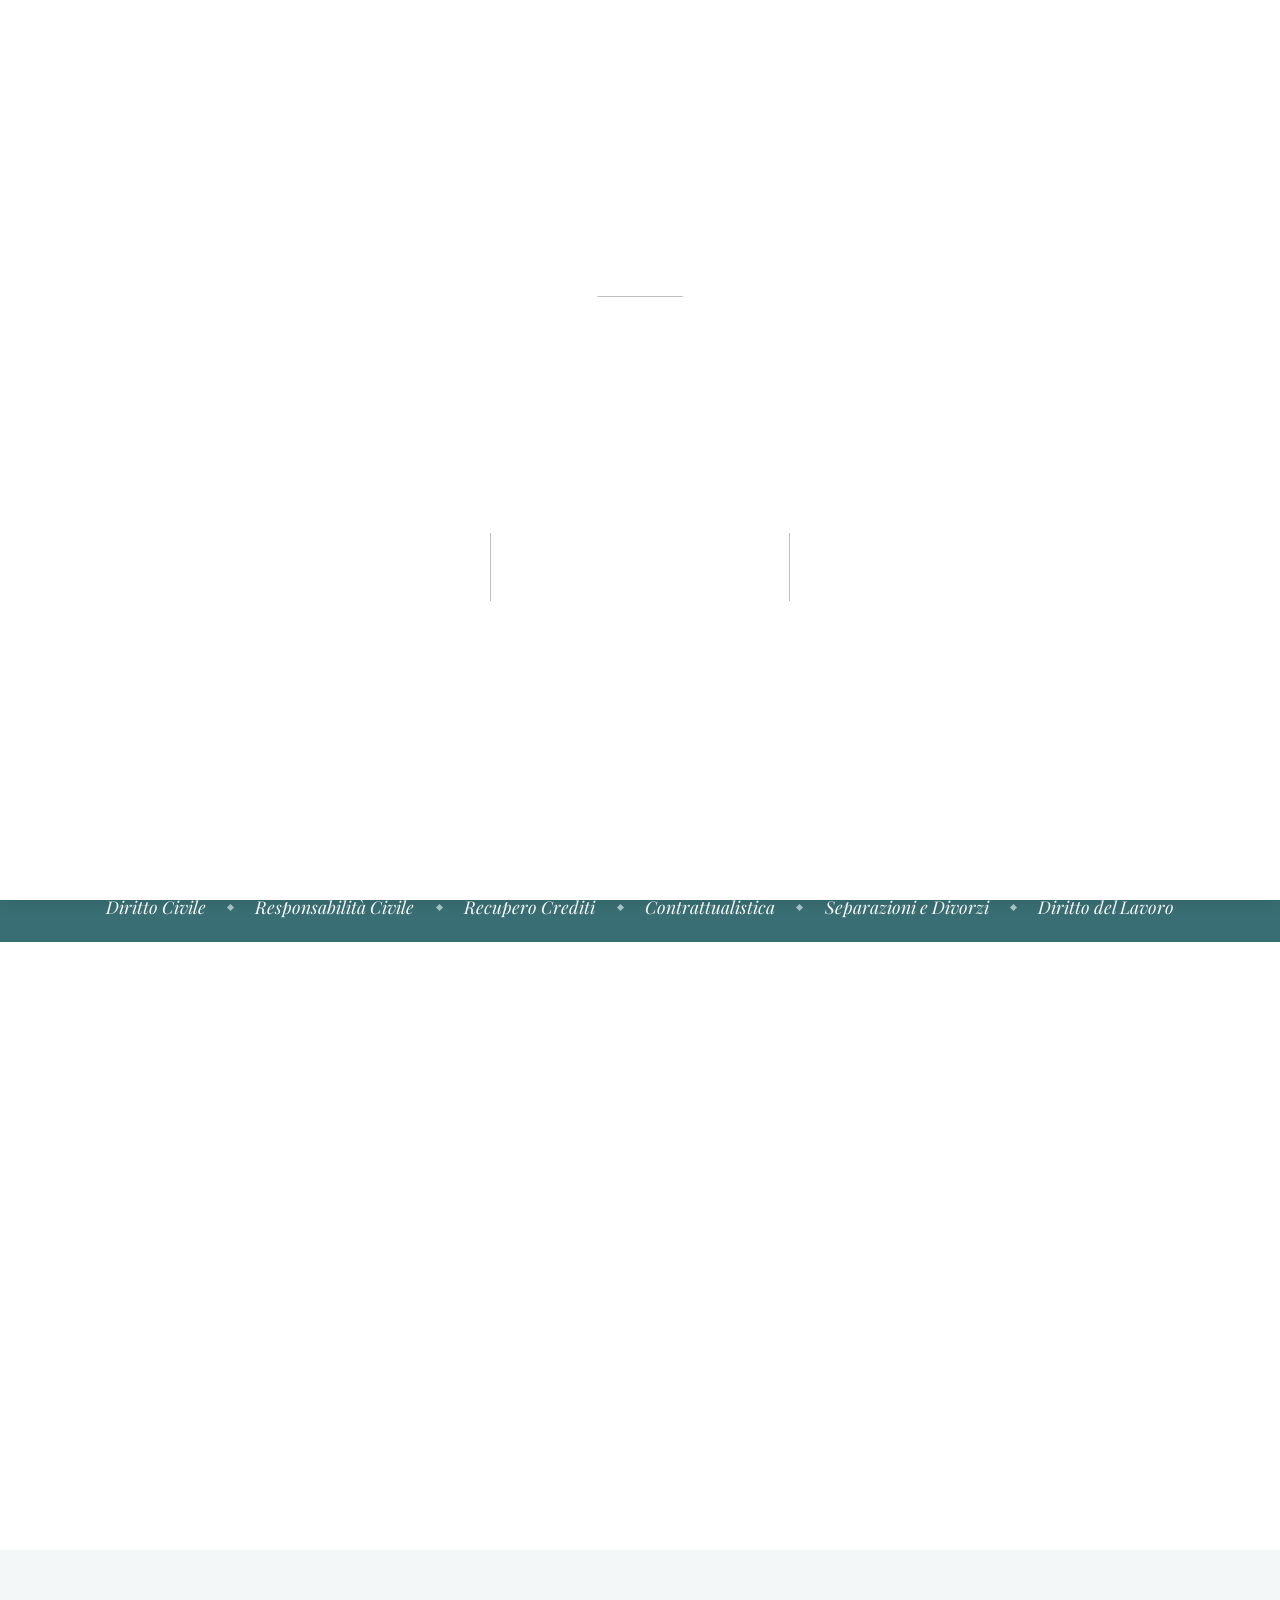
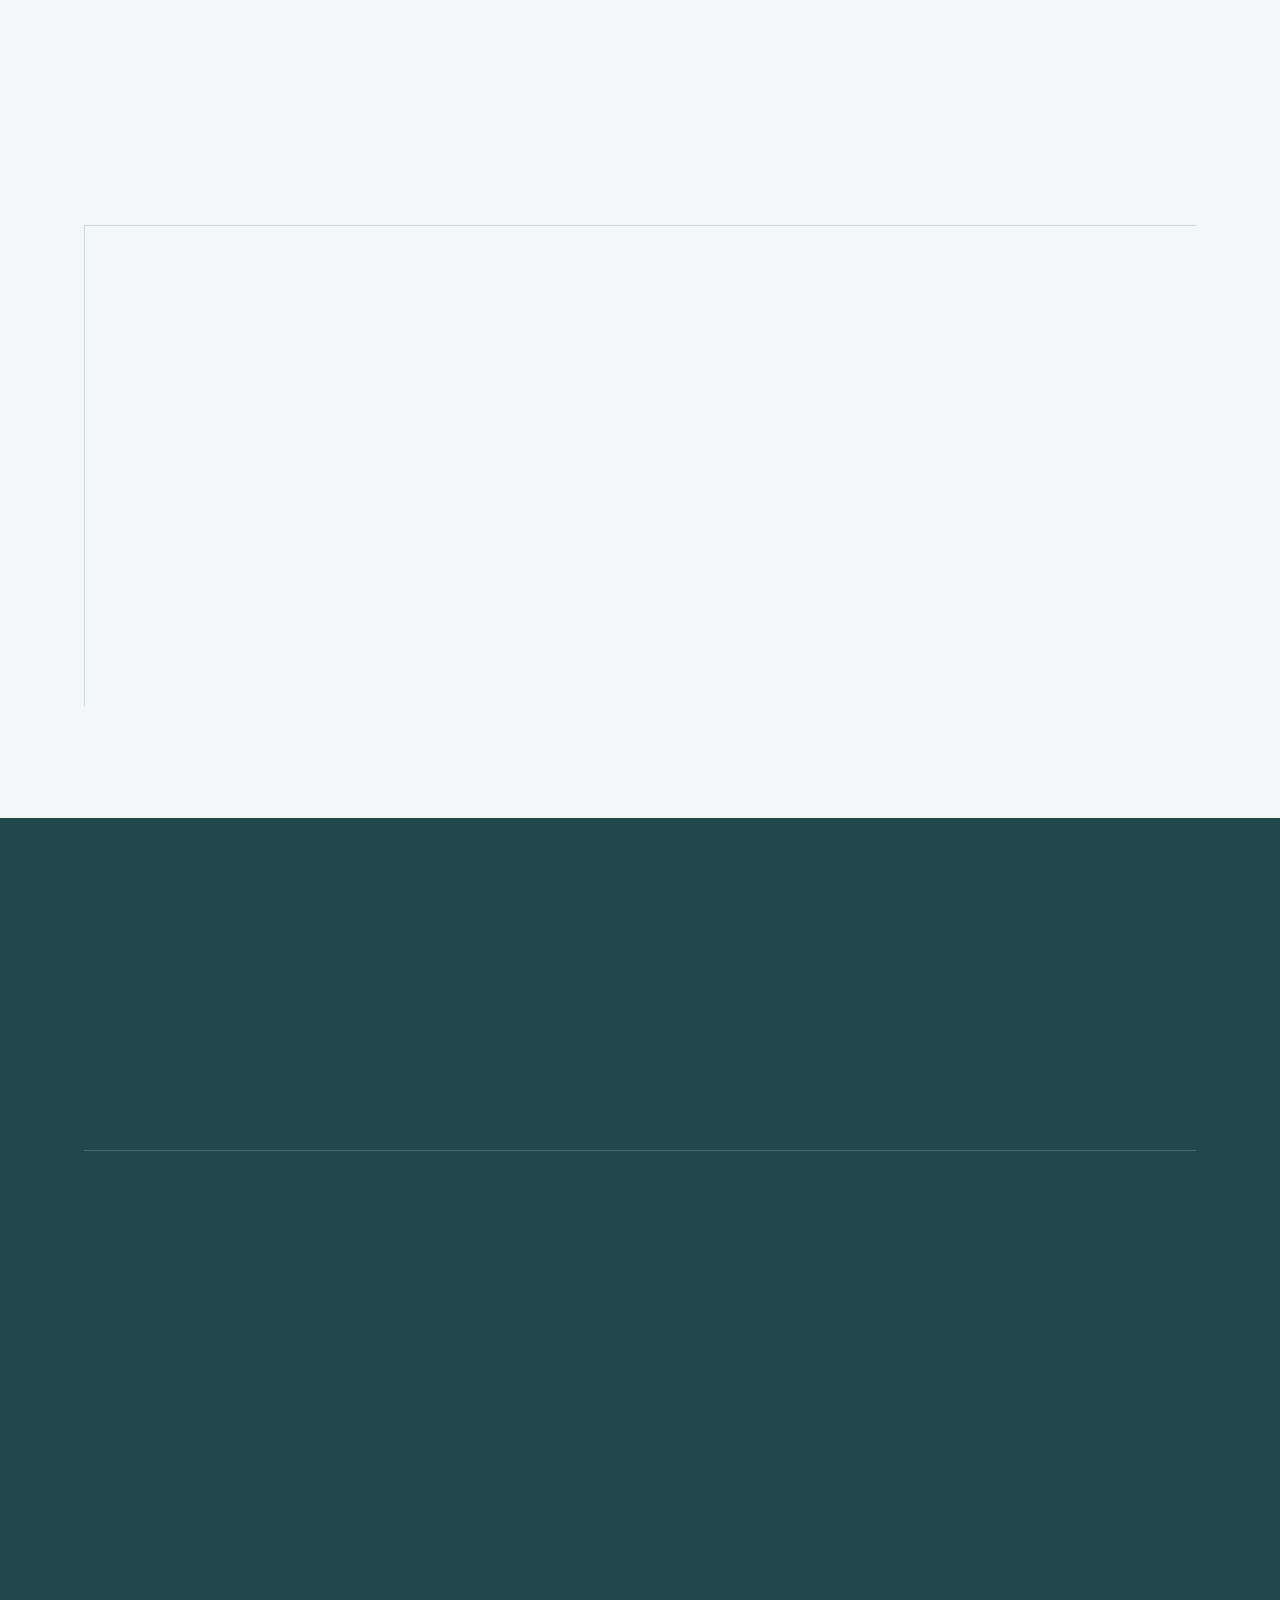
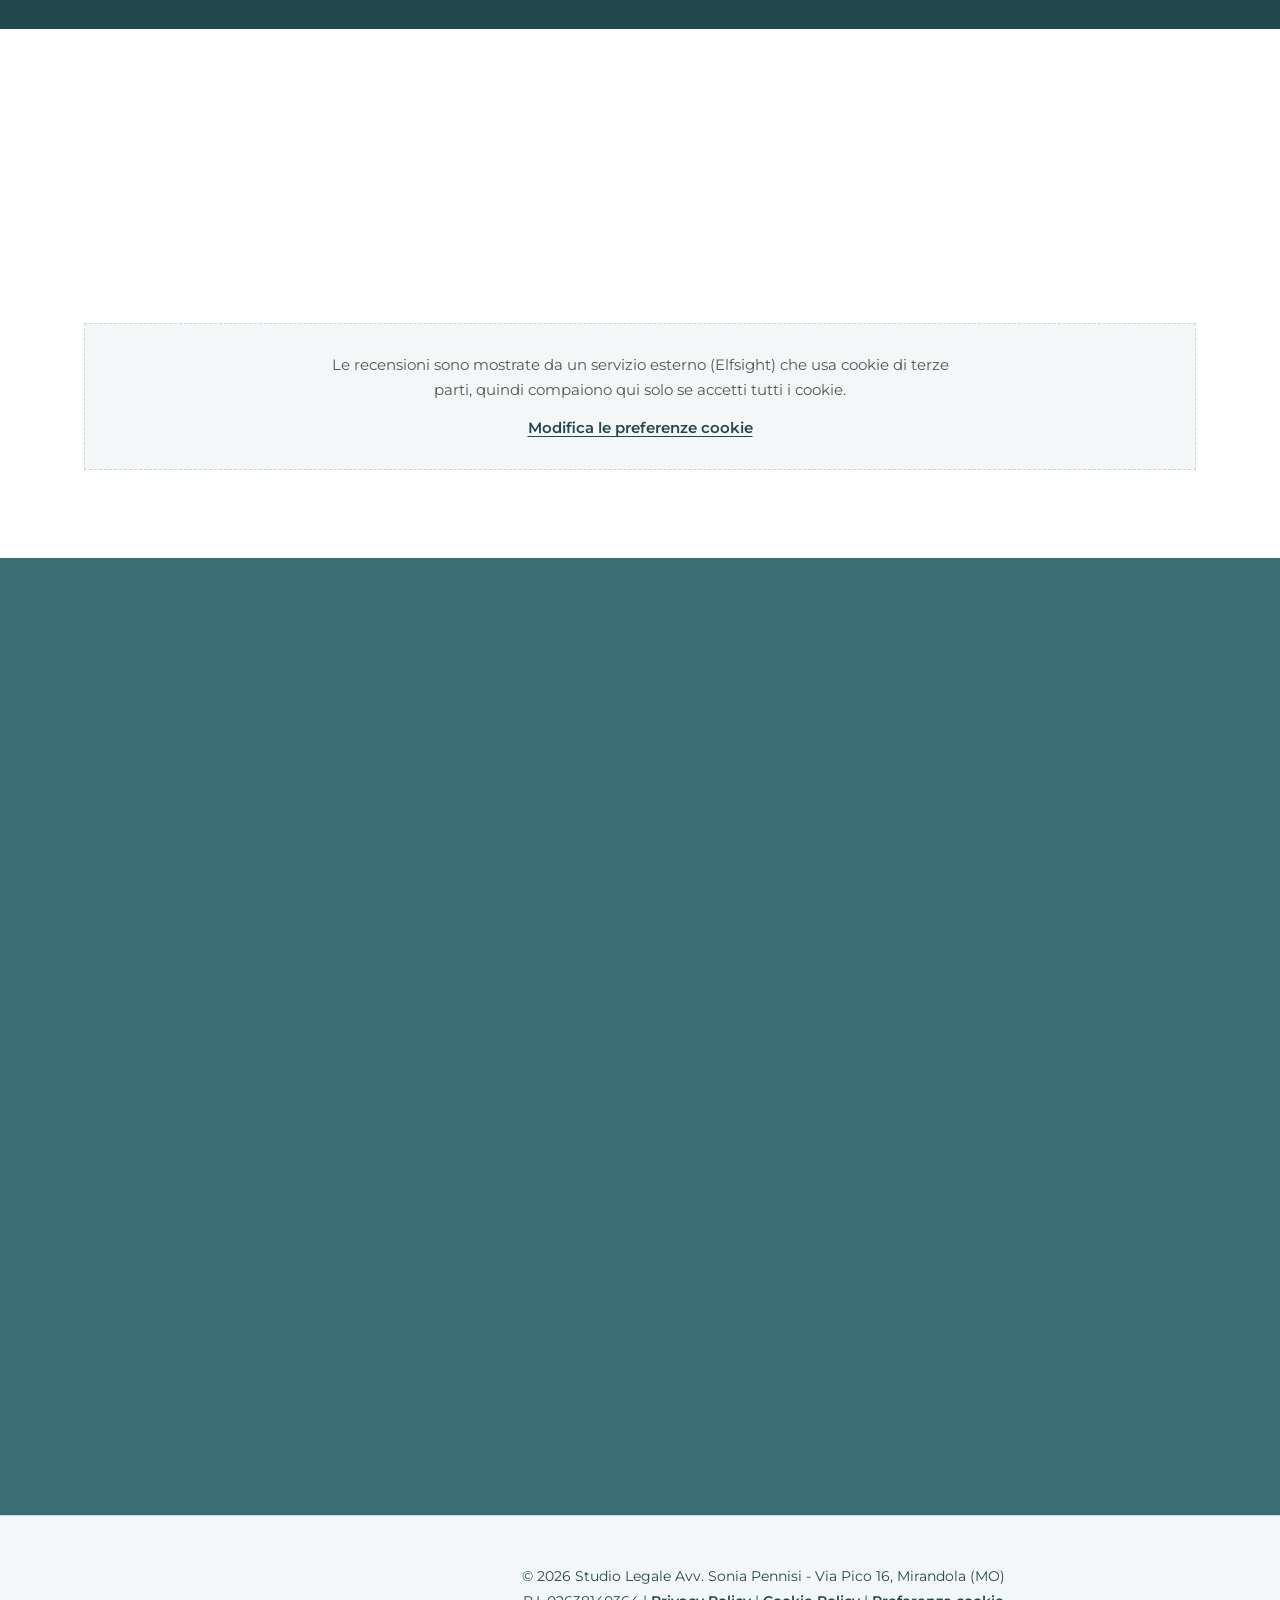
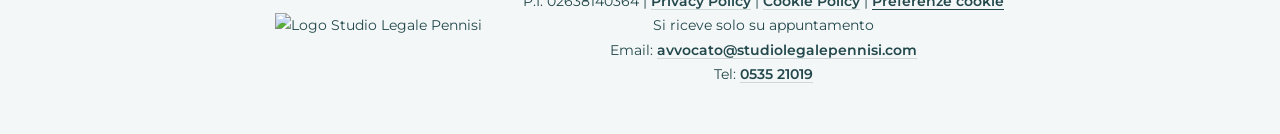
==== commit fba3260a: "Recensioni Elfsight dopo il consenso e motion "Equilibrio" - Widget recensioni Google (Elfsight) car" ====
--- a/index.html
+++ b/index.html
@@ -5,7 +5,19 @@
   <meta name="viewport" content="width=device-width, initial-scale=1.0">
   <title>Studio Legale - Avv. Sonia Pennisi</title>
   <meta name="description" content="Avv. Sonia Pennisi - Consulenza e assistenza legale in diritto civile, responsabilità civile, recupero crediti, diritto di famiglia e del lavoro. Studio Legale a Mirandola (MO).">
-  <script>document.documentElement.classList.replace("no-js", "js");</script>
+  <script>
+    (function () {
+      var html = document.documentElement;
+      html.classList.replace("no-js", "js");
+      // Intro con il logo: una sola volta per sessione, mai con "movimento ridotto" o arrivando da un link interno
+      try {
+        if (!sessionStorage.getItem("intro-seen") && !location.hash &&
+            !window.matchMedia("(prefers-reduced-motion: reduce)").matches) {
+          html.classList.add("intro");
+        }
+      } catch (e) {}
+    })();
+  </script>
 
   <!-- Anteprima social (WhatsApp, Facebook, LinkedIn, X) -->
   <meta property="og:type" content="website">
@@ -41,12 +53,24 @@
   </script>
 </head>
 <body>
+  <!-- Intro: la bilancia che trova l'equilibrio (il logo originale diviso in livelli) -->
+  <div class="intro-overlay" aria-hidden="true">
+    <div class="intro-logo">
+      <img class="il il-post" src="images/logo.png" alt="">
+      <img class="il il-beam" src="images/logo.png" alt="">
+      <img class="il il-laurel-l" src="images/logo.png" alt="">
+      <img class="il il-laurel-r" src="images/logo.png" alt="">
+      <img class="il il-sp" src="images/logo.png" alt="">
+      <img class="il il-name" src="images/logo.png" alt="">
+    </div>
+  </div>
+
   <!-- Cookie banner -->
   <div id="cookieBanner" class="cookie-banner" role="dialog" aria-live="polite" aria-label="Informativa cookie">
     <div class="cookie-content">
       <h3>Informativa sui Cookie</h3>
       <p>
-        Utilizziamo cookie tecnici per il funzionamento del sito e, previo tuo consenso, cookie di analisi. Cliccando "Accetta Tutti" acconsenti all'uso di tutti i cookie. Cliccando "Rifiuta" manterrai le impostazioni di default (solo tecnici).
+        Utilizziamo cookie tecnici per il funzionamento del sito e, previo tuo consenso, cookie di analisi e il widget delle recensioni Google (servizio di terze parti). Cliccando "Accetta Tutti" acconsenti all'uso di tutti i cookie. Cliccando "Rifiuta" manterrai le impostazioni di default (solo tecnici).
       </p>
       <div class="cookie-buttons">
         <button type="button" onclick="handleCookies('all')" class="btn-accept">Accetta Tutti</button>
@@ -226,6 +250,16 @@
         </a>
       </div>
     </div>
+
+    <!-- Widget recensioni Google (Elfsight): si carica solo dopo "Accetta Tutti" -->
+    <div class="container reviews-widget">
+      <div class="reviews-consent">
+        <p>Le recensioni sono mostrate da un servizio esterno (Elfsight) che usa cookie di terze parti, quindi compaiono qui solo se accetti tutti i cookie.</p>
+        <button type="button" class="btn-text js-cookie-prefs">Modifica le preferenze cookie</button>
+      </div>
+      <div class="elfsight-app-b5f14944-ba35-40d6-bdd1-84d76ddc5d5a" data-elfsight-app-lazy></div>
+      <script type="text/plain" data-cookiecategory="thirdparty" async src="https://elfsightcdn.com/platform.js"></script>
+    </div>
   </section>
 
   <!-- Contatti -->
@@ -293,7 +327,7 @@
       </div>
       <div class="footer-info">
         <p>© <span id="currentYear">2026</span> Studio Legale Avv. Sonia Pennisi - Via Pico 16, Mirandola (MO)</p>
-        <p>P.I. 02638140364 | <a href="privacy-policy.html">Privacy Policy</a> | <a href="cookie-policy.html">Cookie Policy</a></p>
+        <p>P.I. 02638140364 | <a href="privacy-policy.html">Privacy Policy</a> | <a href="cookie-policy.html">Cookie Policy</a> | <button type="button" class="btn-text js-cookie-prefs">Preferenze cookie</button></p>
         <p>Si riceve solo su appuntamento</p>
         <p>Email: <a href="mailto:avvocato@studiolegalepennisi.com">avvocato@studiolegalepennisi.com</a></p>
         <p>Tel: <a href="tel:+39053521019">0535 21019</a></p>
--- a/style.css
+++ b/style.css
@@ -996,6 +996,204 @@
   transform: none;
 }
 
+/* =========================================================
+   MOTION "EQUILIBRIO"
+   ========================================================= */
+
+/* 1. Intro: la bilancia che trova l'equilibrio.
+   Il logo PNG originale è sovrapposto 6 volte; ogni copia mostra
+   solo un pezzo (clip-path in % del file 1439x1475 px). */
+@property --grow {
+  syntax: "<percentage>";
+  inherits: false;
+  initial-value: 115%;
+}
+
+.intro-overlay {
+  display: none;
+}
+
+html.intro body {
+  overflow: hidden;
+}
+
+html.intro .intro-overlay {
+  display: flex;
+  position: fixed;
+  inset: 0;
+  z-index: 1000;
+  align-items: center;
+  justify-content: center;
+  background: #fff;
+  transition: transform 0.85s cubic-bezier(0.7, 0, 0.2, 1);
+}
+
+.intro-overlay.is-leaving {
+  transform: translateY(-100%);
+}
+
+.intro-logo {
+  position: relative;
+  width: min(60vw, 300px);
+  aspect-ratio: 1439 / 1475;
+  transition: transform 0.85s cubic-bezier(0.7, 0, 0.2, 1), opacity 0.6s ease;
+}
+
+.intro-overlay.is-leaving .intro-logo {
+  transform: translateY(40%) scale(0.92);
+  opacity: 0;
+}
+
+.il {
+  position: absolute;
+  inset: 0;
+  width: 100%;
+  height: 100%;
+}
+
+/* asta e base della bilancia (ferme) */
+.il-post {
+  clip-path: polygon(48.64% 5.08%, 51.56% 5.08%, 51.56% 16.61%, 55.59% 16.61%, 55.59% 21.02%, 44.47% 21.02%, 44.47% 16.61%, 48.64% 16.61%);
+  animation: il-fade 0.4s ease 0.05s both;
+}
+
+/* braccio e piatti: oscillano e si fermano in pari */
+.il-beam {
+  clip-path: polygon(35.79% 0, 64.28% 0, 64.28% 17.49%, 55.59% 17.49%, 55.59% 16.61%, 51.56% 16.61%, 51.56% 5.08%, 48.64% 5.08%, 48.64% 16.61%, 44.47% 16.61%, 44.47% 17.49%, 35.79% 17.49%);
+  transform-origin: 50.03% 3.39%;
+  animation: il-balance 1.9s cubic-bezier(0.37, 0, 0.3, 1) 0.1s both;
+}
+
+/* rami d'alloro: crescono dal basso verso la punta */
+.il-laurel-l,
+.il-laurel-r {
+  animation: il-grow 1.2s cubic-bezier(0.45, 0.05, 0.25, 1) 0.35s both;
+}
+
+.il-laurel-l {
+  clip-path: polygon(10.42% 12.88%, 35.79% 12.88%, 35.79% 21.36%, 29.53% 21.36%, 29.53% 51.86%, 49.97% 51.86%, 49.97% 70.51%, 10.42% 70.51%);
+  -webkit-mask-image: linear-gradient(336deg, #000 calc(var(--grow) - 12%), transparent var(--grow));
+  mask-image: linear-gradient(336deg, #000 calc(var(--grow) - 12%), transparent var(--grow));
+}
+
+.il-laurel-r {
+  clip-path: polygon(64.28% 12.88%, 89.65% 12.88%, 89.65% 70.51%, 50.03% 70.51%, 50.03% 51.86%, 71.92% 51.86%, 71.92% 21.36%, 64.28% 21.36%);
+  -webkit-mask-image: linear-gradient(24deg, #000 calc(var(--grow) - 12%), transparent var(--grow));
+  mask-image: linear-gradient(24deg, #000 calc(var(--grow) - 12%), transparent var(--grow));
+}
+
+/* monogramma SP e nome */
+.il-sp {
+  clip-path: inset(21.36% 28.08% 48.14% 29.53%);
+  animation: il-rise 0.8s cubic-bezier(0.2, 0.7, 0.2, 1) 0.95s both;
+}
+
+.il-name {
+  clip-path: inset(77.29% 0 1.02% 0);
+  animation: il-rise 0.8s cubic-bezier(0.2, 0.7, 0.2, 1) 1.25s both;
+}
+
+@keyframes il-fade {
+  from { opacity: 0; }
+  to { opacity: 1; }
+}
+
+@keyframes il-balance {
+  0%   { opacity: 0; transform: rotate(-11deg); }
+  12%  { opacity: 1; }
+  34%  { transform: rotate(7deg); }
+  54%  { transform: rotate(-4deg); }
+  71%  { transform: rotate(2deg); }
+  86%  { transform: rotate(-0.7deg); }
+  100% { opacity: 1; transform: rotate(0deg); }
+}
+
+@keyframes il-grow {
+  from { --grow: 18%; }
+  to { --grow: 115%; }
+}
+
+@keyframes il-rise {
+  from { opacity: 0; transform: translateY(3%); }
+  to { opacity: 1; transform: none; }
+}
+
+/* 2. La Giustizia che si "stampa" mentre si scorre (--ink impostata da script.js) */
+.js .areas-bg img {
+  -webkit-mask-image: linear-gradient(to bottom, #000 calc(var(--ink, 1.25) * 100% - 22%), transparent calc(var(--ink, 1.25) * 100%));
+  mask-image: linear-gradient(to bottom, #000 calc(var(--ink, 1.25) * 100% - 22%), transparent calc(var(--ink, 1.25) * 100%));
+}
+
+/* 3. Il percorso del primo appuntamento (--p impostata da script.js) */
+.steps-grid {
+  position: relative;
+}
+
+.steps-grid::before {
+  content: "";
+  position: absolute;
+  top: -1px;
+  left: 0;
+  width: 100%;
+  height: 2px;
+  background: var(--mist);
+  transform-origin: left center;
+  transform: scaleX(var(--p, 1));
+}
+
+.step-num {
+  transition: color 0.7s ease;
+}
+
+.step-card.is-lit .step-num {
+  color: var(--mist);
+}
+
+/* RECENSIONI: widget e avviso */
+.reviews-widget {
+  margin-top: 3.5rem;
+}
+
+.reviews-consent {
+  padding: 1.75rem 2rem;
+  border: 1px dashed var(--line);
+  background: var(--surface-tint);
+  text-align: center;
+  color: var(--text-light);
+  font-size: 0.95rem;
+}
+
+.reviews-consent p {
+  max-width: 62ch;
+  margin: 0 auto 0.75rem;
+}
+
+.consent-all .reviews-consent {
+  display: none;
+}
+
+.btn-text {
+  background: none;
+  border: 0;
+  padding: 0;
+  border-radius: 0;
+  font: inherit;
+  font-weight: 600;
+  color: var(--primary-dark);
+  text-decoration: underline;
+  text-underline-offset: 3px;
+  cursor: pointer;
+}
+
+.btn-text:hover {
+  background: none;
+  color: var(--primary);
+}
+
+footer .btn-text {
+  font-size: inherit;
+}
+
 /* PAGINE PRIVACY E COOKIE: il titolo non finisce sotto l'header fisso */
 @media (min-width: 901px) {
   body .policy-container {
@@ -1112,6 +1310,25 @@
     font-size: 4.25rem;
   }
 
+  /* percorso verticale su mobile */
+  .steps-grid {
+    border-left: 1px solid var(--line-dark);
+  }
+
+  .steps-grid::before {
+    top: 0;
+    left: -1px;
+    width: 2px;
+    height: 100%;
+    transform-origin: center top;
+    transform: scaleY(var(--p, 1));
+  }
+
+  .step-card,
+  .step-card + .step-card {
+    padding-left: 1.75rem;
+  }
+
   .footer-content {
     flex-direction: column;
     gap: 1.25rem;
